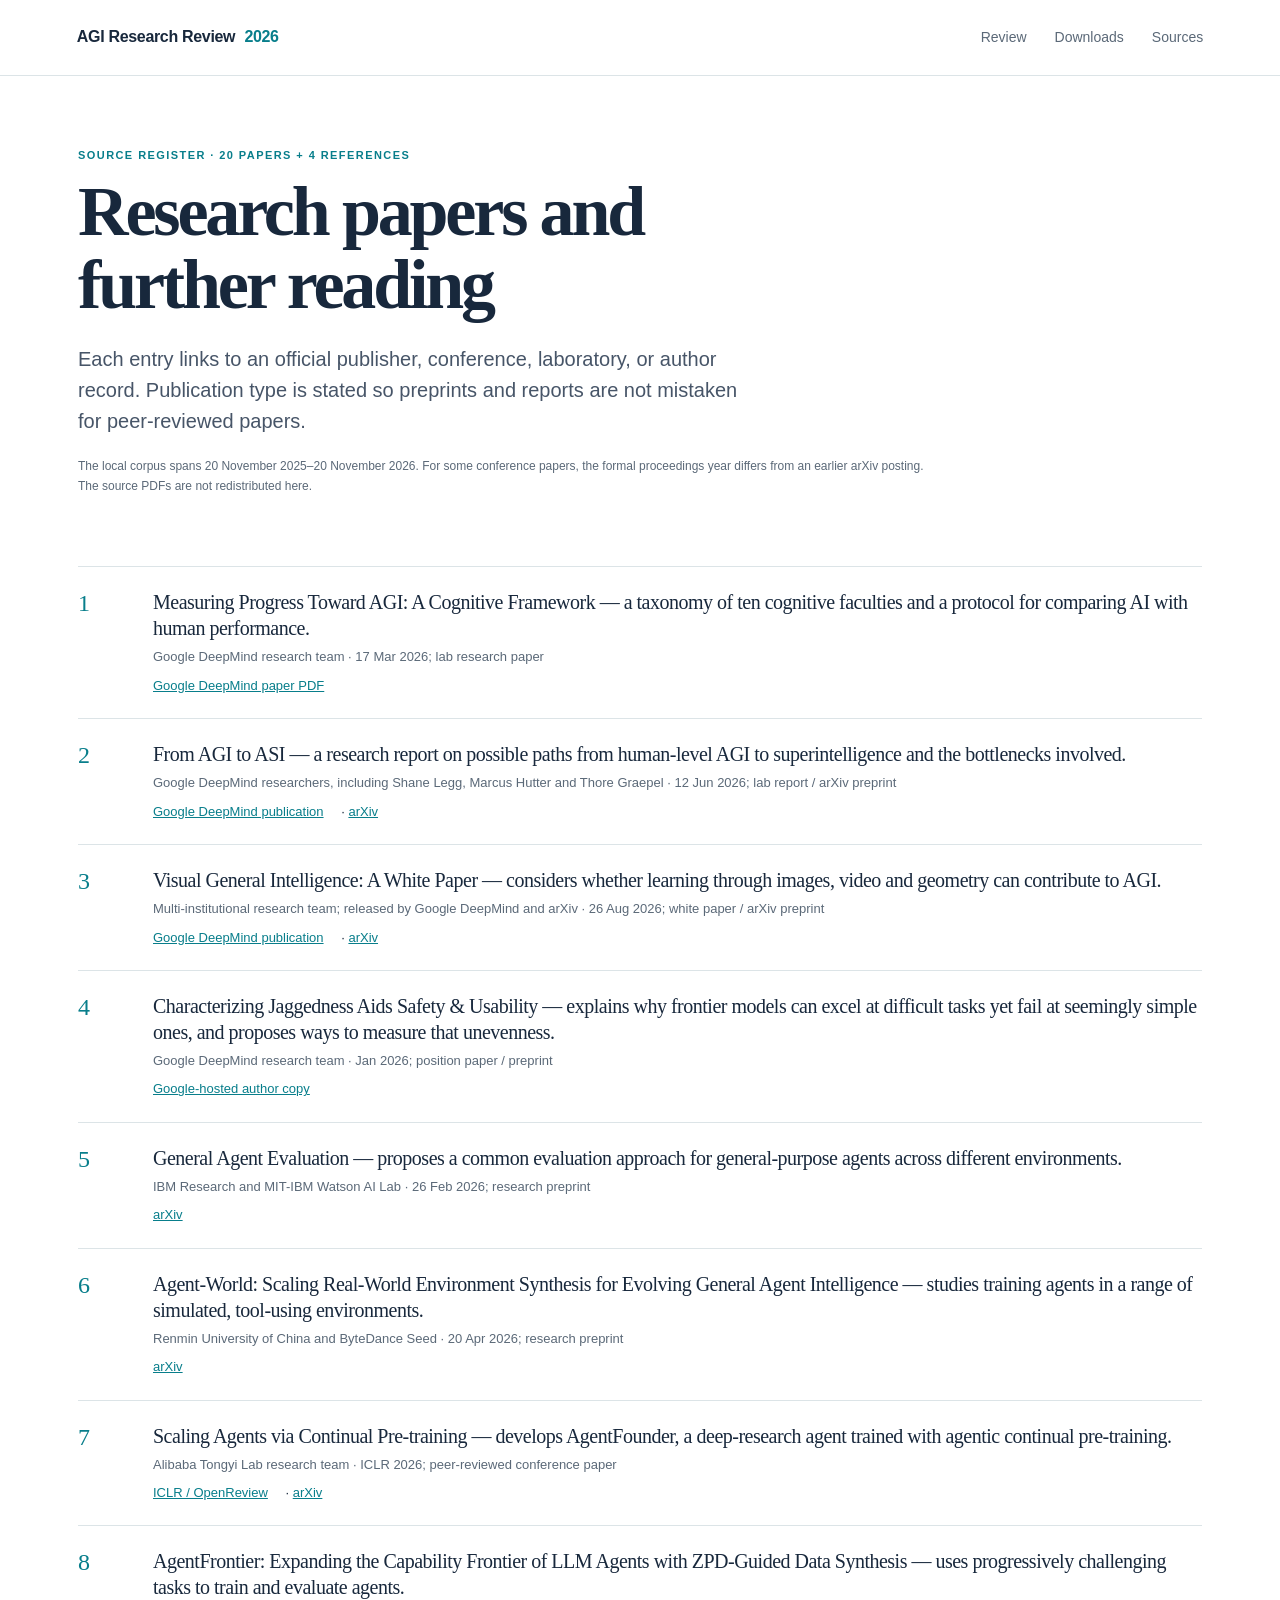
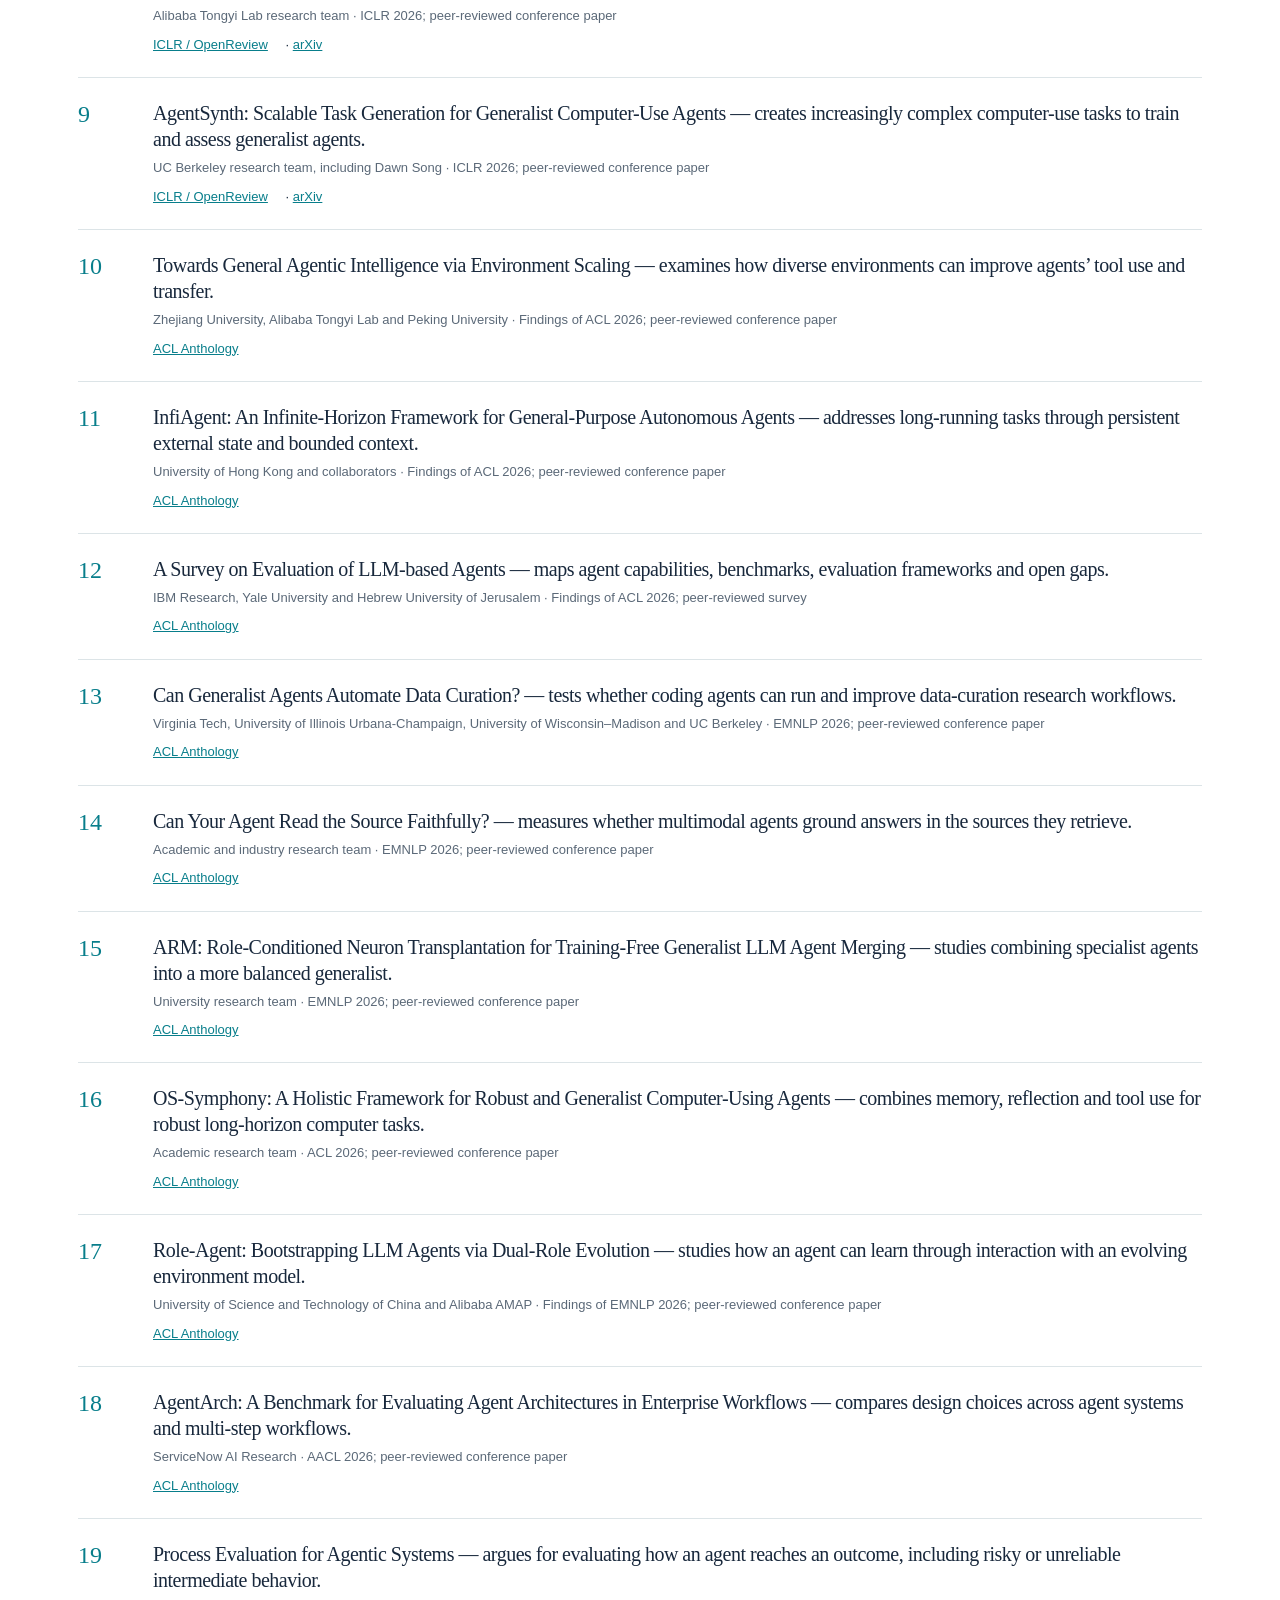
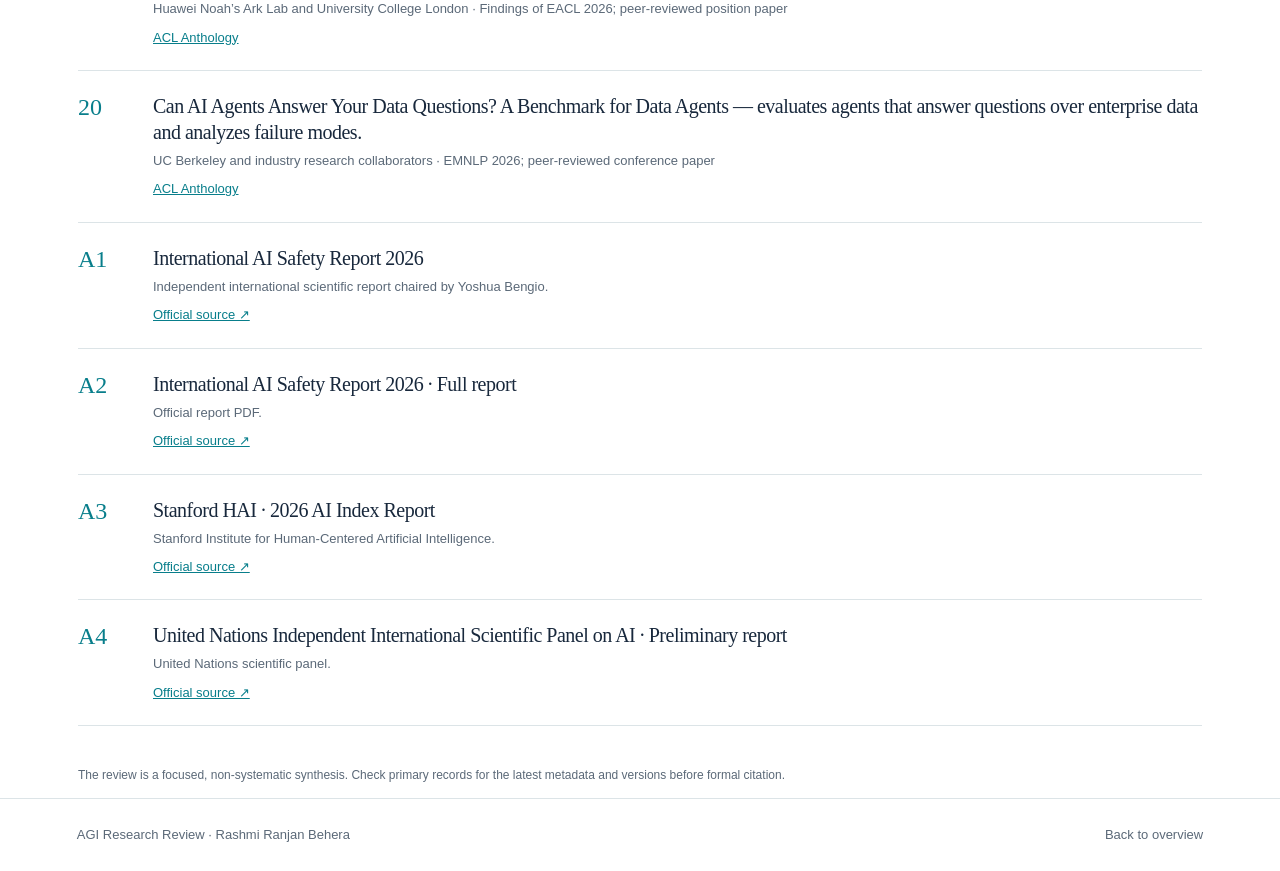
==== site/sources.html @ 5e551a68 "Publish AGI research review and source index" ====
<!doctype html><html lang="en"><head><meta charset="utf-8"><meta name="viewport" content="width=device-width,initial-scale=1"><title>Sources · AGI Research Review 2026</title><link rel="stylesheet" href="styles.css"></head><body><header class="topbar"><a class="brand" href="./">AGI Research Review <span>2026</span></a><nav><a href="index.html#review">Review</a><a href="index.html#downloads">Downloads</a><a href="sources.html">Sources</a></nav></header><main><section class="source-hero"><p class="eyebrow">Source register · 20 papers + 4 references</p><h1>Research papers and further reading</h1><p class="lead">Each entry links to an official publisher, conference, laboratory, or author record. Publication type is stated so preprints and reports are not mistaken for peer-reviewed papers.</p><p class="fineprint">The local corpus spans 20 November 2025–20 November 2026. For some conference papers, the formal proceedings year differs from an earlier arXiv posting. The source PDFs are not redistributed here.</p></section><section class="source-list"><article class="source"><span class="source-no">1</span><div><h2>Measuring Progress Toward AGI: A Cognitive Framework — a taxonomy of ten cognitive faculties and a protocol for comparing AI with human performance.</h2><p>Google DeepMind research team · 17 Mar 2026; lab research paper</p><div class="source-links"><a href="https://storage.googleapis.com/deepmind-media/DeepMind.com/Blog/measuring-progress-toward-agi/measuring-progress-toward-agi-a-cognitive-framework.pdf">Google DeepMind paper PDF</a></div></div></article><article class="source"><span class="source-no">2</span><div><h2>From AGI to ASI — a research report on possible paths from human-level AGI to superintelligence and the bottlenecks involved.</h2><p>Google DeepMind researchers, including Shane Legg, Marcus Hutter and Thore Graepel · 12 Jun 2026; lab report / arXiv preprint</p><div class="source-links"><a href="https://deepmind.google/research/publications/239142/">Google DeepMind publication</a> · <a href="https://arxiv.org/abs/2606.12683">arXiv</a></div></div></article><article class="source"><span class="source-no">3</span><div><h2>Visual General Intelligence: A White Paper — considers whether learning through images, video and geometry can contribute to AGI.</h2><p>Multi-institutional research team; released by Google DeepMind and arXiv · 26 Aug 2026; white paper / arXiv preprint</p><div class="source-links"><a href="https://deepmind.google/research/publications/270149/">Google DeepMind publication</a> · <a href="https://arxiv.org/abs/2608.25924">arXiv</a></div></div></article><article class="source"><span class="source-no">4</span><div><h2>Characterizing Jaggedness Aids Safety &amp; Usability — explains why frontier models can excel at difficult tasks yet fail at seemingly simple ones, and proposes ways to measure that unevenness.</h2><p>Google DeepMind research team · Jan 2026; position paper / preprint</p><div class="source-links"><a href="https://cs.stanford.edu/~merrie/papers/jaggedness_preprint.pdf">Google-hosted author copy</a></div></div></article><article class="source"><span class="source-no">5</span><div><h2>General Agent Evaluation — proposes a common evaluation approach for general-purpose agents across different environments.</h2><p>IBM Research and MIT-IBM Watson AI Lab · 26 Feb 2026; research preprint</p><div class="source-links"><a href="https://arxiv.org/abs/2602.22953">arXiv</a></div></div></article><article class="source"><span class="source-no">6</span><div><h2>Agent-World: Scaling Real-World Environment Synthesis for Evolving General Agent Intelligence — studies training agents in a range of simulated, tool-using environments.</h2><p>Renmin University of China and ByteDance Seed · 20 Apr 2026; research preprint</p><div class="source-links"><a href="https://arxiv.org/abs/2604.18292">arXiv</a></div></div></article><article class="source"><span class="source-no">7</span><div><h2>Scaling Agents via Continual Pre-training — develops AgentFounder, a deep-research agent trained with agentic continual pre-training.</h2><p>Alibaba Tongyi Lab research team · ICLR 2026; peer-reviewed conference paper</p><div class="source-links"><a href="https://openreview.net/forum?id=Dru5mm9anE">ICLR / OpenReview</a> · <a href="https://arxiv.org/abs/2509.13310">arXiv</a></div></div></article><article class="source"><span class="source-no">8</span><div><h2>AgentFrontier: Expanding the Capability Frontier of LLM Agents with ZPD-Guided Data Synthesis — uses progressively challenging tasks to train and evaluate agents.</h2><p>Alibaba Tongyi Lab research team · ICLR 2026; peer-reviewed conference paper</p><div class="source-links"><a href="https://openreview.net/pdf/466f94ec94f21750830c728c1ba0a1097a75a66d.pdf">ICLR / OpenReview</a> · <a href="https://arxiv.org/abs/2510.24695">arXiv</a></div></div></article><article class="source"><span class="source-no">9</span><div><h2>AgentSynth: Scalable Task Generation for Generalist Computer-Use Agents — creates increasingly complex computer-use tasks to train and assess generalist agents.</h2><p>UC Berkeley research team, including Dawn Song · ICLR 2026; peer-reviewed conference paper</p><div class="source-links"><a href="https://openreview.net/forum?id=CoBxmXThM6">ICLR / OpenReview</a> · <a href="https://arxiv.org/abs/2506.14205">arXiv</a></div></div></article><article class="source"><span class="source-no">10</span><div><h2>Towards General Agentic Intelligence via Environment Scaling — examines how diverse environments can improve agents’ tool use and transfer.</h2><p>Zhejiang University, Alibaba Tongyi Lab and Peking University · Findings of ACL 2026; peer-reviewed conference paper</p><div class="source-links"><a href="https://aclanthology.org/2026.findings-acl.872/">ACL Anthology</a></div></div></article><article class="source"><span class="source-no">11</span><div><h2>InfiAgent: An Infinite-Horizon Framework for General-Purpose Autonomous Agents — addresses long-running tasks through persistent external state and bounded context.</h2><p>University of Hong Kong and collaborators · Findings of ACL 2026; peer-reviewed conference paper</p><div class="source-links"><a href="https://aclanthology.org/2026.findings-acl.1787/">ACL Anthology</a></div></div></article><article class="source"><span class="source-no">12</span><div><h2>A Survey on Evaluation of LLM-based Agents — maps agent capabilities, benchmarks, evaluation frameworks and open gaps.</h2><p>IBM Research, Yale University and Hebrew University of Jerusalem · Findings of ACL 2026; peer-reviewed survey</p><div class="source-links"><a href="https://aclanthology.org/2026.findings-acl.1330/">ACL Anthology</a></div></div></article><article class="source"><span class="source-no">13</span><div><h2>Can Generalist Agents Automate Data Curation? — tests whether coding agents can run and improve data-curation research workflows.</h2><p>Virginia Tech, University of Illinois Urbana-Champaign, University of Wisconsin–Madison and UC Berkeley · EMNLP 2026; peer-reviewed conference paper</p><div class="source-links"><a href="https://aclanthology.org/2026.emnlp-main.815/">ACL Anthology</a></div></div></article><article class="source"><span class="source-no">14</span><div><h2>Can Your Agent Read the Source Faithfully? — measures whether multimodal agents ground answers in the sources they retrieve.</h2><p>Academic and industry research team · EMNLP 2026; peer-reviewed conference paper</p><div class="source-links"><a href="https://aclanthology.org/2026.emnlp-main.1855/">ACL Anthology</a></div></div></article><article class="source"><span class="source-no">15</span><div><h2>ARM: Role-Conditioned Neuron Transplantation for Training-Free Generalist LLM Agent Merging — studies combining specialist agents into a more balanced generalist.</h2><p>University research team · EMNLP 2026; peer-reviewed conference paper</p><div class="source-links"><a href="https://aclanthology.org/2026.emnlp-main.2115/">ACL Anthology</a></div></div></article><article class="source"><span class="source-no">16</span><div><h2>OS-Symphony: A Holistic Framework for Robust and Generalist Computer-Using Agents — combines memory, reflection and tool use for robust long-horizon computer tasks.</h2><p>Academic research team · ACL 2026; peer-reviewed conference paper</p><div class="source-links"><a href="https://aclanthology.org/2026.acl-long.1021/">ACL Anthology</a></div></div></article><article class="source"><span class="source-no">17</span><div><h2>Role-Agent: Bootstrapping LLM Agents via Dual-Role Evolution — studies how an agent can learn through interaction with an evolving environment model.</h2><p>University of Science and Technology of China and Alibaba AMAP · Findings of EMNLP 2026; peer-reviewed conference paper</p><div class="source-links"><a href="https://aclanthology.org/2026.findings-emnlp.208/">ACL Anthology</a></div></div></article><article class="source"><span class="source-no">18</span><div><h2>AgentArch: A Benchmark for Evaluating Agent Architectures in Enterprise Workflows — compares design choices across agent systems and multi-step workflows.</h2><p>ServiceNow AI Research · AACL 2026; peer-reviewed conference paper</p><div class="source-links"><a href="https://aclanthology.org/2026.aacl-long.44/">ACL Anthology</a></div></div></article><article class="source"><span class="source-no">19</span><div><h2>Process Evaluation for Agentic Systems — argues for evaluating how an agent reaches an outcome, including risky or unreliable intermediate behavior.</h2><p>Huawei Noah’s Ark Lab and University College London · Findings of EACL 2026; peer-reviewed position paper</p><div class="source-links"><a href="https://aclanthology.org/2026.findings-eacl.140/">ACL Anthology</a></div></div></article><article class="source"><span class="source-no">20</span><div><h2>Can AI Agents Answer Your Data Questions? A Benchmark for Data Agents — evaluates agents that answer questions over enterprise data and analyzes failure modes.</h2><p>UC Berkeley and industry research collaborators · EMNLP 2026; peer-reviewed conference paper</p><div class="source-links"><a href="https://aclanthology.org/2026.emnlp-main.1872/">ACL Anthology</a></div></div></article><article class="source"><span class="source-no">A1</span><div><h2>International AI Safety Report 2026</h2><p>Independent international scientific report chaired by Yoshua Bengio.</p><div class="source-links"><a href="https://internationalaisafetyreport.org/publication/international-ai-safety-report-2026">Official source ↗</a></div></div></article><article class="source"><span class="source-no">A2</span><div><h2>International AI Safety Report 2026 · Full report</h2><p>Official report PDF.</p><div class="source-links"><a href="https://internationalaisafetyreport.org/sites/default/files/2026-02/international-ai-safety-report-2026.pdf">Official source ↗</a></div></div></article><article class="source"><span class="source-no">A3</span><div><h2>Stanford HAI · 2026 AI Index Report</h2><p>Stanford Institute for Human-Centered Artificial Intelligence.</p><div class="source-links"><a href="https://hai.stanford.edu/ai-index/2026-ai-index-report">Official source ↗</a></div></div></article><article class="source"><span class="source-no">A4</span><div><h2>United Nations Independent International Scientific Panel on AI · Preliminary report</h2><p>United Nations scientific panel.</p><div class="source-links"><a href="https://www.un.org/independent-international-scientific-panel-ai/en/preliminary-report">Official source ↗</a></div></div></article></section><p class="fineprint">The review is a focused, non-systematic synthesis. Check primary records for the latest metadata and versions before formal citation.</p></main><footer><span>AGI Research Review · Rashmi Ranjan Behera</span><a href="./">Back to overview</a></footer></body></html>
---- site/styles.css ----
:root{--ink:#18283c;--muted:#5b6978;--teal:#087e8b;--line:#dce4e7;--paper:#f7f9fa}*{box-sizing:border-box}html{scroll-behavior:smooth}body{margin:0;background:#fff;color:var(--ink);font:16px/1.65 Inter,ui-sans-serif,-apple-system,BlinkMacSystemFont,"Segoe UI",sans-serif}a{color:inherit}.topbar{height:76px;padding:0 max(6vw,24px);display:flex;align-items:center;justify-content:space-between;border-bottom:1px solid var(--line)}.brand{text-decoration:none;font-weight:750;letter-spacing:-.02em}.brand span{color:var(--teal);margin-left:5px}nav{display:flex;gap:28px}nav a{text-decoration:none;color:var(--muted);font-size:14px}nav a:hover,.text-link:hover{color:var(--teal)}main{max-width:1180px;margin:0 auto;padding:0 28px}.hero{display:grid;grid-template-columns:minmax(0,1.55fr) minmax(250px,.7fr);gap:70px;padding:100px 0 90px;align-items:center}.eyebrow{text-transform:uppercase;letter-spacing:.13em;font-size:11px;font-weight:750;color:var(--teal);margin:0 0 12px}h1,h2,h3,p{margin-top:0}h1{font-family:Georgia,serif;font-size:clamp(42px,6vw,70px);line-height:1.04;letter-spacing:-.045em;max-width:760px;margin:0 0 22px}.lead{font-size:20px;line-height:1.55;color:#475568;max-width:680px}.byline{margin:28px 0;color:var(--muted)}.actions{display:flex;gap:12px;flex-wrap:wrap;margin-top:25px}.button{padding:12px 18px;text-decoration:none;border-radius:4px;font-weight:650;font-size:14px}.primary{background:var(--ink);color:#fff}.primary:hover{background:var(--teal)}.secondary{border:1px solid #bdcbd0;background:#fff}.secondary:hover{border-color:var(--teal);color:var(--teal)}.hero-facts{background:var(--paper);padding:30px;border-top:3px solid var(--teal)}.hero-facts div{display:flex;align-items:baseline;gap:12px;border-bottom:1px solid var(--line);padding:12px 0}.hero-facts strong{font:40px/1 Georgia,serif;color:var(--teal);min-width:70px}.hero-facts span{color:#475568}.hero-facts p{font-size:13px;color:var(--muted);margin:18px 0 0}.section{padding:72px 0;border-top:1px solid var(--line)}.section-heading{max-width:630px}h2{font:38px/1.15 Georgia,serif;letter-spacing:-.025em;margin-bottom:18px}.section-intro{max-width:840px;font-size:19px;color:#475568}.thesis-grid{display:grid;grid-template-columns:repeat(3,1fr);gap:34px;margin-top:42px}.thesis-grid article{border-top:2px solid var(--line);padding-top:15px}.number{font-size:12px;color:var(--teal);font-weight:700;letter-spacing:.1em}h3{font-size:19px;margin:10px 0}.thesis-grid p,.method p{color:#526071;max-width:670px}.split{display:grid;grid-template-columns:1fr 1fr;gap:60px;align-items:start}.contents{list-style:none;margin:0;padding:0;border-top:1px solid var(--line)}.contents li{padding:13px 0;border-bottom:1px solid var(--line);color:#39485a}.contents li span{font-size:12px;font-weight:700;color:var(--teal);margin-right:18px}.download-section{background:linear-gradient(#f7f9fa,#fff);padding-left:30px;padding-right:30px;margin-left:-30px;margin-right:-30px}.downloads{display:grid;grid-template-columns:repeat(3,1fr);gap:16px;margin:35px 0 20px}.download{min-height:220px;padding:22px;border:1px solid var(--line);background:#fff;text-decoration:none;display:flex;flex-direction:column;align-items:flex-start;transition:transform .15s,border-color .15s}.download:hover{transform:translateY(-3px);border-color:var(--teal)}.filetype{font-size:11px;letter-spacing:.12em;color:var(--teal);font-weight:800;margin-bottom:23px}.download strong{font-size:18px}.download small{font-size:13px;color:var(--muted);margin:5px 0 20px}.download-link{margin-top:auto;color:var(--teal);font-size:13px;font-weight:700}.fineprint{font-size:12px;color:var(--muted);max-width:850px}.method{max-width:920px}.text-link{display:inline-block;color:var(--teal);font-weight:700;text-decoration:none;margin-top:8px}footer{border-top:1px solid var(--line);padding:25px max(6vw,24px);display:flex;justify-content:space-between;color:var(--muted);font-size:13px}footer a{text-decoration:none}@media(max-width:760px){.topbar{height:auto;padding-top:18px;padding-bottom:18px;gap:18px;align-items:flex-start}nav{gap:12px;flex-wrap:wrap;justify-content:flex-end}.hero{grid-template-columns:1fr;padding:65px 0;gap:32px}.thesis-grid,.downloads{grid-template-columns:1fr}.split{grid-template-columns:1fr;gap:18px}.section{padding:52px 0}.download-section{padding-left:20px;padding-right:20px;margin-left:-20px;margin-right:-20px}footer{display:block}footer a{display:block;margin-top:8px}}
.source-hero{padding:70px 0 38px;max-width:850px}.source-list{border-top:1px solid var(--line);margin:20px 0 40px}.source{display:grid;grid-template-columns:55px 1fr;gap:20px;padding:22px 0;border-bottom:1px solid var(--line)}.source-no{font:24px/1.2 Georgia,serif;color:var(--teal)}.source h2{font:20px/1.3 Georgia,serif;margin:0 0 5px}.source p{font-size:13px;color:var(--muted);margin:0 0 7px}.source-links{font-size:13px}.source-links a{color:var(--teal);margin-right:14px}
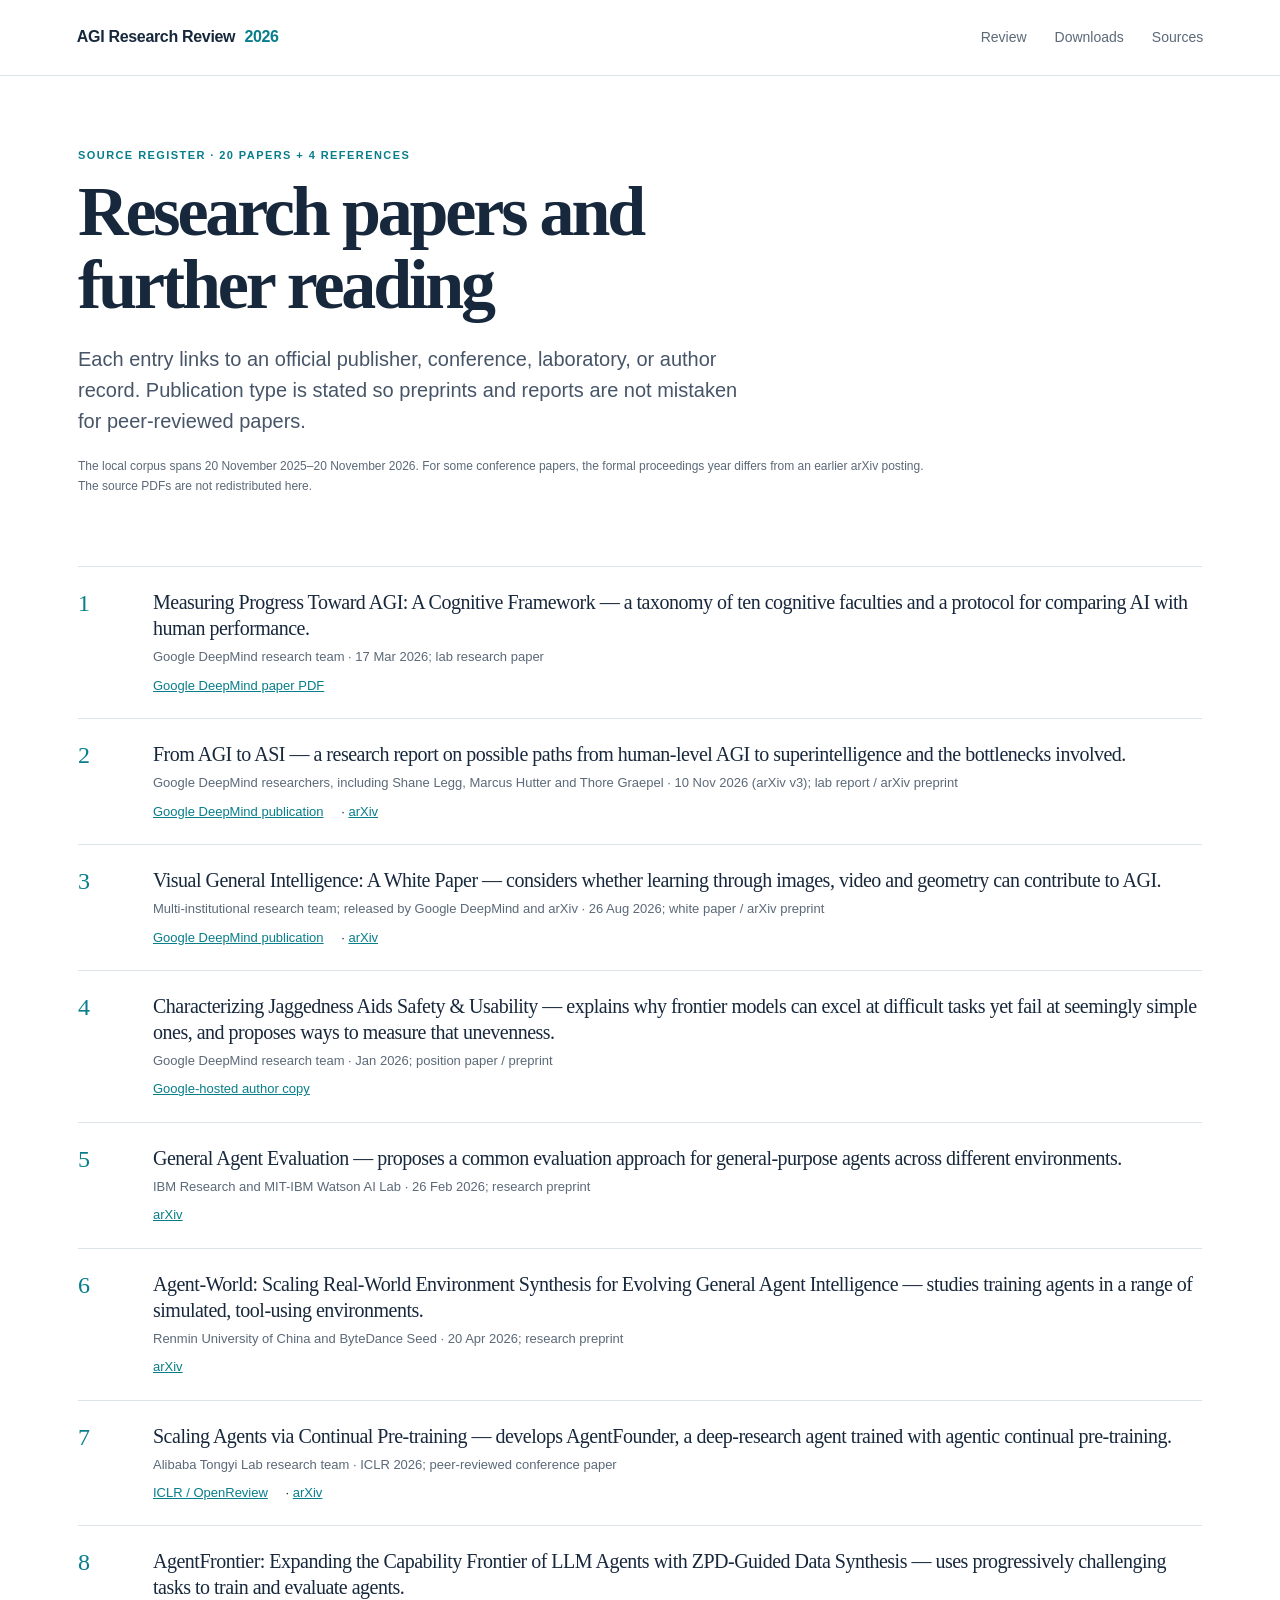
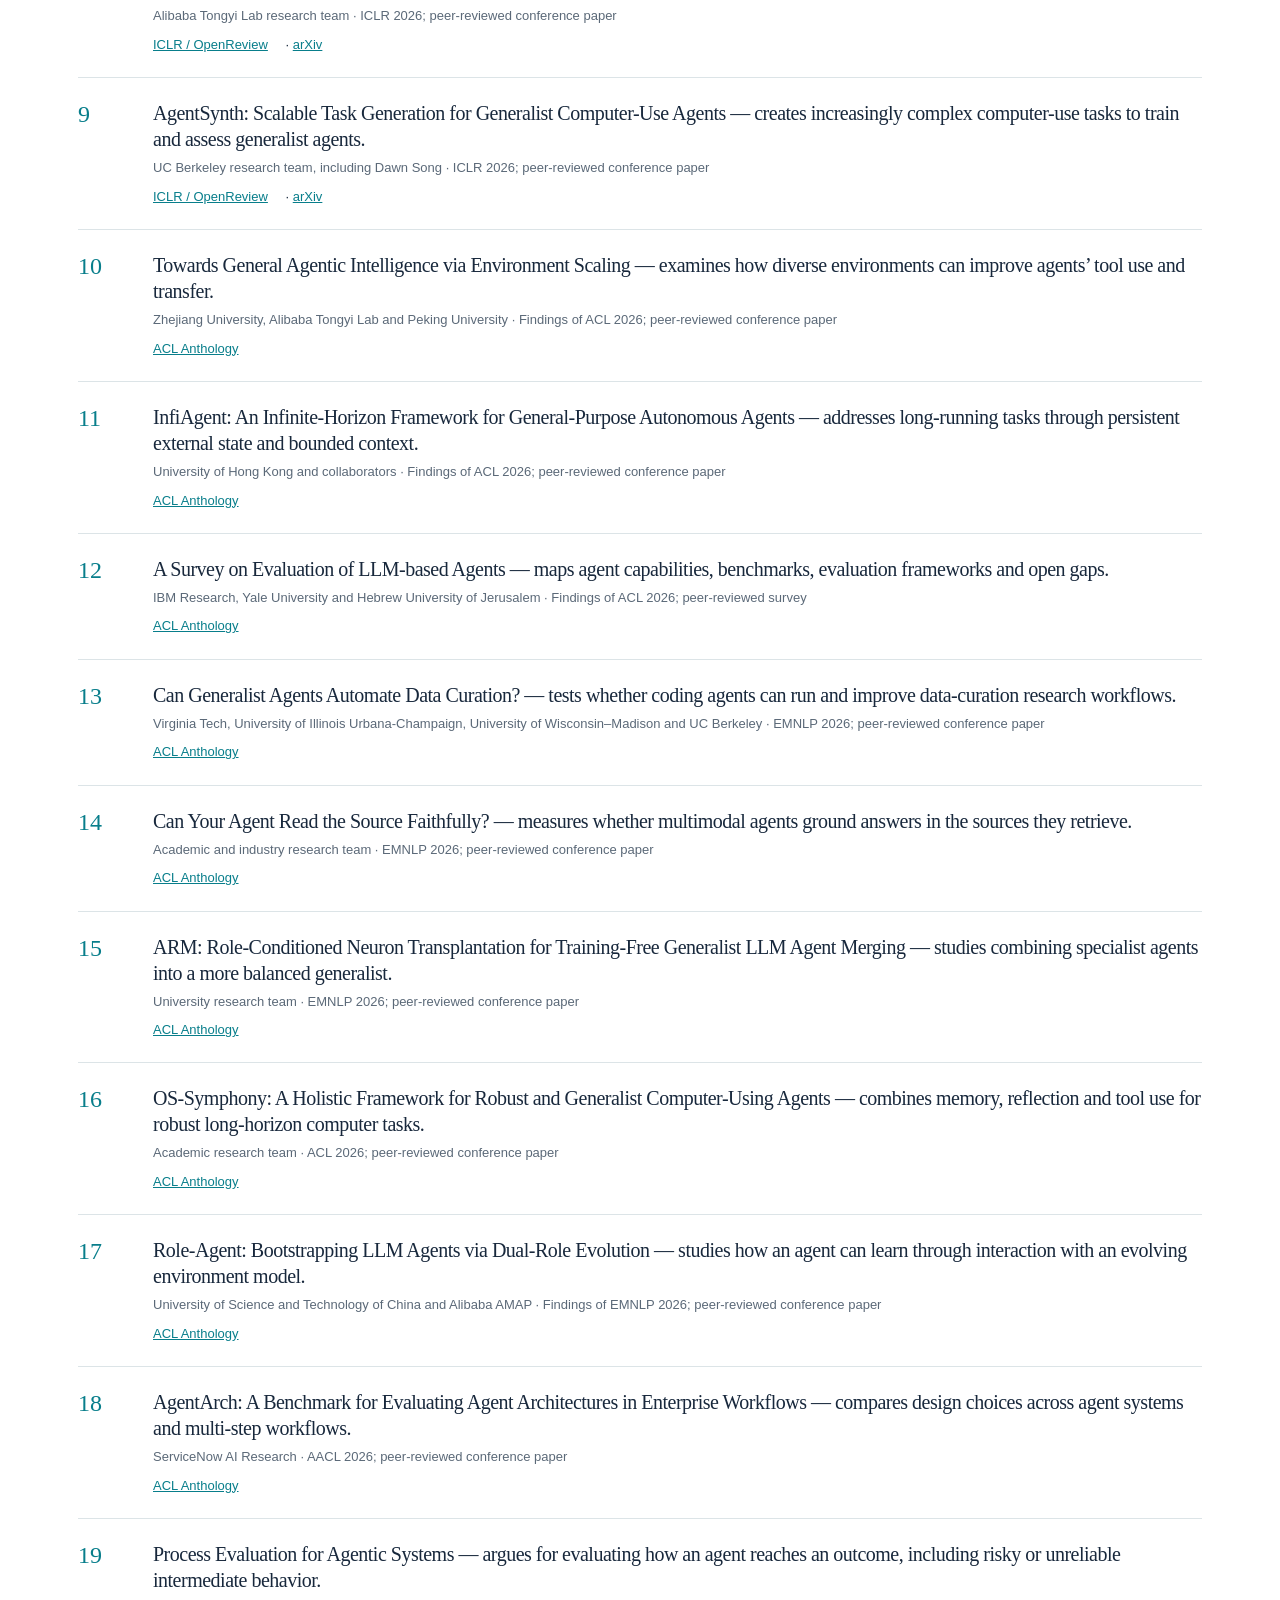
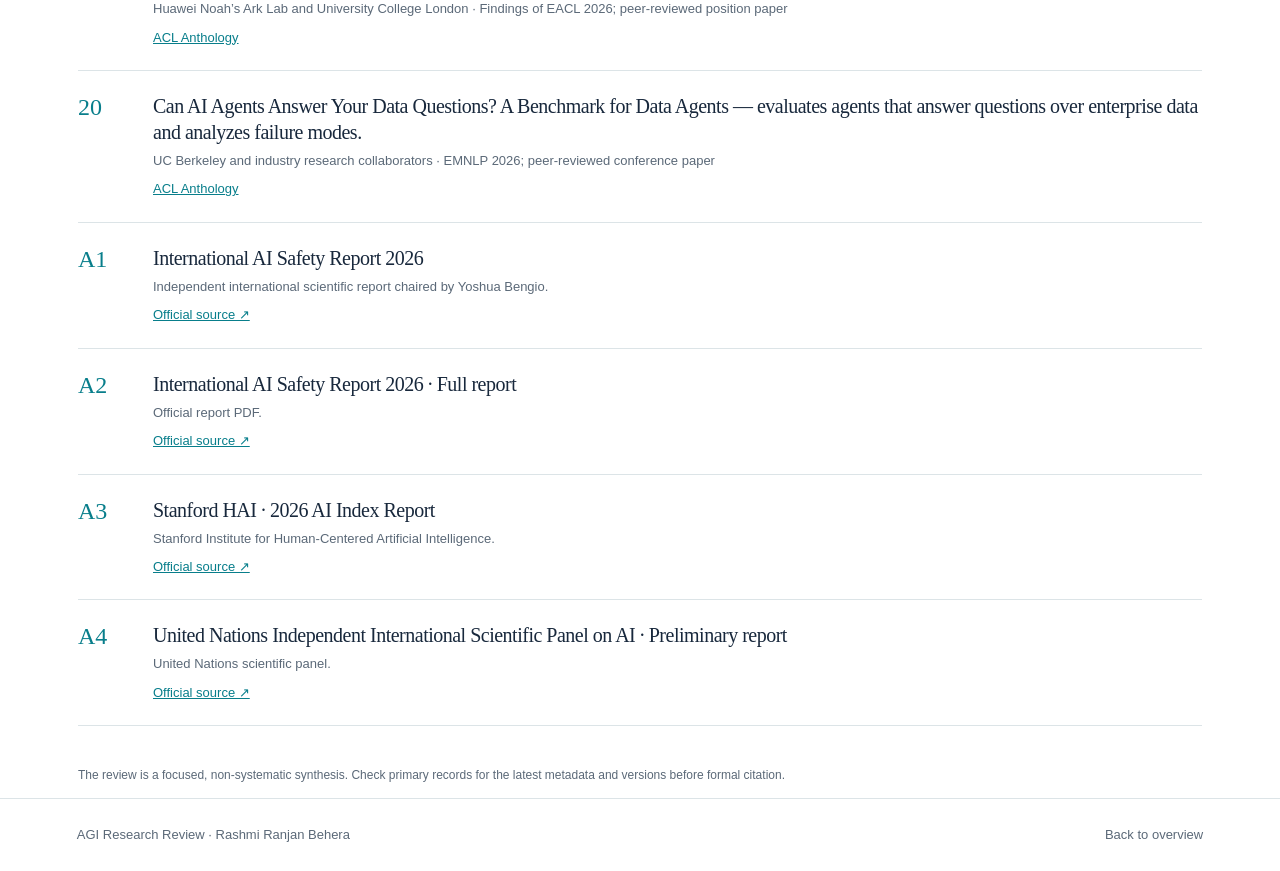
==== commit 78d3c90f: "Publish 50-page AGI research review" ====
--- a/site/sources.html
+++ b/site/sources.html
@@ -1 +1 @@
-<!doctype html><html lang="en"><head><meta charset="utf-8"><meta name="viewport" content="width=device-width,initial-scale=1"><title>Sources · AGI Research Review 2026</title><link rel="stylesheet" href="styles.css"></head><body><header class="topbar"><a class="brand" href="./">AGI Research Review <span>2026</span></a><nav><a href="index.html#review">Review</a><a href="index.html#downloads">Downloads</a><a href="sources.html">Sources</a></nav></header><main><section class="source-hero"><p class="eyebrow">Source register · 20 papers + 4 references</p><h1>Research papers and further reading</h1><p class="lead">Each entry links to an official publisher, conference, laboratory, or author record. Publication type is stated so preprints and reports are not mistaken for peer-reviewed papers.</p><p class="fineprint">The local corpus spans 20 November 2025–20 November 2026. For some conference papers, the formal proceedings year differs from an earlier arXiv posting. The source PDFs are not redistributed here.</p></section><section class="source-list"><article class="source"><span class="source-no">1</span><div><h2>Measuring Progress Toward AGI: A Cognitive Framework — a taxonomy of ten cognitive faculties and a protocol for comparing AI with human performance.</h2><p>Google DeepMind research team · 17 Mar 2026; lab research paper</p><div class="source-links"><a href="https://storage.googleapis.com/deepmind-media/DeepMind.com/Blog/measuring-progress-toward-agi/measuring-progress-toward-agi-a-cognitive-framework.pdf">Google DeepMind paper PDF</a></div></div></article><article class="source"><span class="source-no">2</span><div><h2>From AGI to ASI — a research report on possible paths from human-level AGI to superintelligence and the bottlenecks involved.</h2><p>Google DeepMind researchers, including Shane Legg, Marcus Hutter and Thore Graepel · 12 Jun 2026; lab report / arXiv preprint</p><div class="source-links"><a href="https://deepmind.google/research/publications/239142/">Google DeepMind publication</a> · <a href="https://arxiv.org/abs/2606.12683">arXiv</a></div></div></article><article class="source"><span class="source-no">3</span><div><h2>Visual General Intelligence: A White Paper — considers whether learning through images, video and geometry can contribute to AGI.</h2><p>Multi-institutional research team; released by Google DeepMind and arXiv · 26 Aug 2026; white paper / arXiv preprint</p><div class="source-links"><a href="https://deepmind.google/research/publications/270149/">Google DeepMind publication</a> · <a href="https://arxiv.org/abs/2608.25924">arXiv</a></div></div></article><article class="source"><span class="source-no">4</span><div><h2>Characterizing Jaggedness Aids Safety &amp; Usability — explains why frontier models can excel at difficult tasks yet fail at seemingly simple ones, and proposes ways to measure that unevenness.</h2><p>Google DeepMind research team · Jan 2026; position paper / preprint</p><div class="source-links"><a href="https://cs.stanford.edu/~merrie/papers/jaggedness_preprint.pdf">Google-hosted author copy</a></div></div></article><article class="source"><span class="source-no">5</span><div><h2>General Agent Evaluation — proposes a common evaluation approach for general-purpose agents across different environments.</h2><p>IBM Research and MIT-IBM Watson AI Lab · 26 Feb 2026; research preprint</p><div class="source-links"><a href="https://arxiv.org/abs/2602.22953">arXiv</a></div></div></article><article class="source"><span class="source-no">6</span><div><h2>Agent-World: Scaling Real-World Environment Synthesis for Evolving General Agent Intelligence — studies training agents in a range of simulated, tool-using environments.</h2><p>Renmin University of China and ByteDance Seed · 20 Apr 2026; research preprint</p><div class="source-links"><a href="https://arxiv.org/abs/2604.18292">arXiv</a></div></div></article><article class="source"><span class="source-no">7</span><div><h2>Scaling Agents via Continual Pre-training — develops AgentFounder, a deep-research agent trained with agentic continual pre-training.</h2><p>Alibaba Tongyi Lab research team · ICLR 2026; peer-reviewed conference paper</p><div class="source-links"><a href="https://openreview.net/forum?id=Dru5mm9anE">ICLR / OpenReview</a> · <a href="https://arxiv.org/abs/2509.13310">arXiv</a></div></div></article><article class="source"><span class="source-no">8</span><div><h2>AgentFrontier: Expanding the Capability Frontier of LLM Agents with ZPD-Guided Data Synthesis — uses progressively challenging tasks to train and evaluate agents.</h2><p>Alibaba Tongyi Lab research team · ICLR 2026; peer-reviewed conference paper</p><div class="source-links"><a href="https://openreview.net/pdf/466f94ec94f21750830c728c1ba0a1097a75a66d.pdf">ICLR / OpenReview</a> · <a href="https://arxiv.org/abs/2510.24695">arXiv</a></div></div></article><article class="source"><span class="source-no">9</span><div><h2>AgentSynth: Scalable Task Generation for Generalist Computer-Use Agents — creates increasingly complex computer-use tasks to train and assess generalist agents.</h2><p>UC Berkeley research team, including Dawn Song · ICLR 2026; peer-reviewed conference paper</p><div class="source-links"><a href="https://openreview.net/forum?id=CoBxmXThM6">ICLR / OpenReview</a> · <a href="https://arxiv.org/abs/2506.14205">arXiv</a></div></div></article><article class="source"><span class="source-no">10</span><div><h2>Towards General Agentic Intelligence via Environment Scaling — examines how diverse environments can improve agents’ tool use and transfer.</h2><p>Zhejiang University, Alibaba Tongyi Lab and Peking University · Findings of ACL 2026; peer-reviewed conference paper</p><div class="source-links"><a href="https://aclanthology.org/2026.findings-acl.872/">ACL Anthology</a></div></div></article><article class="source"><span class="source-no">11</span><div><h2>InfiAgent: An Infinite-Horizon Framework for General-Purpose Autonomous Agents — addresses long-running tasks through persistent external state and bounded context.</h2><p>University of Hong Kong and collaborators · Findings of ACL 2026; peer-reviewed conference paper</p><div class="source-links"><a href="https://aclanthology.org/2026.findings-acl.1787/">ACL Anthology</a></div></div></article><article class="source"><span class="source-no">12</span><div><h2>A Survey on Evaluation of LLM-based Agents — maps agent capabilities, benchmarks, evaluation frameworks and open gaps.</h2><p>IBM Research, Yale University and Hebrew University of Jerusalem · Findings of ACL 2026; peer-reviewed survey</p><div class="source-links"><a href="https://aclanthology.org/2026.findings-acl.1330/">ACL Anthology</a></div></div></article><article class="source"><span class="source-no">13</span><div><h2>Can Generalist Agents Automate Data Curation? — tests whether coding agents can run and improve data-curation research workflows.</h2><p>Virginia Tech, University of Illinois Urbana-Champaign, University of Wisconsin–Madison and UC Berkeley · EMNLP 2026; peer-reviewed conference paper</p><div class="source-links"><a href="https://aclanthology.org/2026.emnlp-main.815/">ACL Anthology</a></div></div></article><article class="source"><span class="source-no">14</span><div><h2>Can Your Agent Read the Source Faithfully? — measures whether multimodal agents ground answers in the sources they retrieve.</h2><p>Academic and industry research team · EMNLP 2026; peer-reviewed conference paper</p><div class="source-links"><a href="https://aclanthology.org/2026.emnlp-main.1855/">ACL Anthology</a></div></div></article><article class="source"><span class="source-no">15</span><div><h2>ARM: Role-Conditioned Neuron Transplantation for Training-Free Generalist LLM Agent Merging — studies combining specialist agents into a more balanced generalist.</h2><p>University research team · EMNLP 2026; peer-reviewed conference paper</p><div class="source-links"><a href="https://aclanthology.org/2026.emnlp-main.2115/">ACL Anthology</a></div></div></article><article class="source"><span class="source-no">16</span><div><h2>OS-Symphony: A Holistic Framework for Robust and Generalist Computer-Using Agents — combines memory, reflection and tool use for robust long-horizon computer tasks.</h2><p>Academic research team · ACL 2026; peer-reviewed conference paper</p><div class="source-links"><a href="https://aclanthology.org/2026.acl-long.1021/">ACL Anthology</a></div></div></article><article class="source"><span class="source-no">17</span><div><h2>Role-Agent: Bootstrapping LLM Agents via Dual-Role Evolution — studies how an agent can learn through interaction with an evolving environment model.</h2><p>University of Science and Technology of China and Alibaba AMAP · Findings of EMNLP 2026; peer-reviewed conference paper</p><div class="source-links"><a href="https://aclanthology.org/2026.findings-emnlp.208/">ACL Anthology</a></div></div></article><article class="source"><span class="source-no">18</span><div><h2>AgentArch: A Benchmark for Evaluating Agent Architectures in Enterprise Workflows — compares design choices across agent systems and multi-step workflows.</h2><p>ServiceNow AI Research · AACL 2026; peer-reviewed conference paper</p><div class="source-links"><a href="https://aclanthology.org/2026.aacl-long.44/">ACL Anthology</a></div></div></article><article class="source"><span class="source-no">19</span><div><h2>Process Evaluation for Agentic Systems — argues for evaluating how an agent reaches an outcome, including risky or unreliable intermediate behavior.</h2><p>Huawei Noah’s Ark Lab and University College London · Findings of EACL 2026; peer-reviewed position paper</p><div class="source-links"><a href="https://aclanthology.org/2026.findings-eacl.140/">ACL Anthology</a></div></div></article><article class="source"><span class="source-no">20</span><div><h2>Can AI Agents Answer Your Data Questions? A Benchmark for Data Agents — evaluates agents that answer questions over enterprise data and analyzes failure modes.</h2><p>UC Berkeley and industry research collaborators · EMNLP 2026; peer-reviewed conference paper</p><div class="source-links"><a href="https://aclanthology.org/2026.emnlp-main.1872/">ACL Anthology</a></div></div></article><article class="source"><span class="source-no">A1</span><div><h2>International AI Safety Report 2026</h2><p>Independent international scientific report chaired by Yoshua Bengio.</p><div class="source-links"><a href="https://internationalaisafetyreport.org/publication/international-ai-safety-report-2026">Official source ↗</a></div></div></article><article class="source"><span class="source-no">A2</span><div><h2>International AI Safety Report 2026 · Full report</h2><p>Official report PDF.</p><div class="source-links"><a href="https://internationalaisafetyreport.org/sites/default/files/2026-02/international-ai-safety-report-2026.pdf">Official source ↗</a></div></div></article><article class="source"><span class="source-no">A3</span><div><h2>Stanford HAI · 2026 AI Index Report</h2><p>Stanford Institute for Human-Centered Artificial Intelligence.</p><div class="source-links"><a href="https://hai.stanford.edu/ai-index/2026-ai-index-report">Official source ↗</a></div></div></article><article class="source"><span class="source-no">A4</span><div><h2>United Nations Independent International Scientific Panel on AI · Preliminary report</h2><p>United Nations scientific panel.</p><div class="source-links"><a href="https://www.un.org/independent-international-scientific-panel-ai/en/preliminary-report">Official source ↗</a></div></div></article></section><p class="fineprint">The review is a focused, non-systematic synthesis. Check primary records for the latest metadata and versions before formal citation.</p></main><footer><span>AGI Research Review · Rashmi Ranjan Behera</span><a href="./">Back to overview</a></footer></body></html>+<!doctype html><html lang="en"><head><meta charset="utf-8"><meta name="viewport" content="width=device-width,initial-scale=1"><title>Sources · AGI Research Review 2026</title><link rel="stylesheet" href="styles.css"></head><body><header class="topbar"><a class="brand" href="./">AGI Research Review <span>2026</span></a><nav><a href="index.html#review">Review</a><a href="index.html#downloads">Downloads</a><a href="sources.html">Sources</a></nav></header><main><section class="source-hero"><p class="eyebrow">Source register · 20 papers + 4 references</p><h1>Research papers and further reading</h1><p class="lead">Each entry links to an official publisher, conference, laboratory, or author record. Publication type is stated so preprints and reports are not mistaken for peer-reviewed papers.</p><p class="fineprint">The local corpus spans 20 November 2025–20 November 2026. For some conference papers, the formal proceedings year differs from an earlier arXiv posting. The source PDFs are not redistributed here.</p></section><section class="source-list"><article class="source"><span class="source-no">1</span><div><h2>Measuring Progress Toward AGI: A Cognitive Framework — a taxonomy of ten cognitive faculties and a protocol for comparing AI with human performance.</h2><p>Google DeepMind research team · 17 Mar 2026; lab research paper</p><div class="source-links"><a href="https://storage.googleapis.com/deepmind-media/DeepMind.com/Blog/measuring-progress-toward-agi/measuring-progress-toward-agi-a-cognitive-framework.pdf">Google DeepMind paper PDF</a></div></div></article><article class="source"><span class="source-no">2</span><div><h2>From AGI to ASI — a research report on possible paths from human-level AGI to superintelligence and the bottlenecks involved.</h2><p>Google DeepMind researchers, including Shane Legg, Marcus Hutter and Thore Graepel · 10 Nov 2026 (arXiv v3); lab report / arXiv preprint</p><div class="source-links"><a href="https://deepmind.google/research/publications/239142/">Google DeepMind publication</a> · <a href="https://arxiv.org/abs/2606.12683">arXiv</a></div></div></article><article class="source"><span class="source-no">3</span><div><h2>Visual General Intelligence: A White Paper — considers whether learning through images, video and geometry can contribute to AGI.</h2><p>Multi-institutional research team; released by Google DeepMind and arXiv · 26 Aug 2026; white paper / arXiv preprint</p><div class="source-links"><a href="https://deepmind.google/research/publications/270149/">Google DeepMind publication</a> · <a href="https://arxiv.org/abs/2608.25924">arXiv</a></div></div></article><article class="source"><span class="source-no">4</span><div><h2>Characterizing Jaggedness Aids Safety &amp; Usability — explains why frontier models can excel at difficult tasks yet fail at seemingly simple ones, and proposes ways to measure that unevenness.</h2><p>Google DeepMind research team · Jan 2026; position paper / preprint</p><div class="source-links"><a href="https://cs.stanford.edu/~merrie/papers/jaggedness_preprint.pdf">Google-hosted author copy</a></div></div></article><article class="source"><span class="source-no">5</span><div><h2>General Agent Evaluation — proposes a common evaluation approach for general-purpose agents across different environments.</h2><p>IBM Research and MIT-IBM Watson AI Lab · 26 Feb 2026; research preprint</p><div class="source-links"><a href="https://arxiv.org/abs/2602.22953">arXiv</a></div></div></article><article class="source"><span class="source-no">6</span><div><h2>Agent-World: Scaling Real-World Environment Synthesis for Evolving General Agent Intelligence — studies training agents in a range of simulated, tool-using environments.</h2><p>Renmin University of China and ByteDance Seed · 20 Apr 2026; research preprint</p><div class="source-links"><a href="https://arxiv.org/abs/2604.18292">arXiv</a></div></div></article><article class="source"><span class="source-no">7</span><div><h2>Scaling Agents via Continual Pre-training — develops AgentFounder, a deep-research agent trained with agentic continual pre-training.</h2><p>Alibaba Tongyi Lab research team · ICLR 2026; peer-reviewed conference paper</p><div class="source-links"><a href="https://openreview.net/forum?id=Dru5mm9anE">ICLR / OpenReview</a> · <a href="https://arxiv.org/abs/2509.13310">arXiv</a></div></div></article><article class="source"><span class="source-no">8</span><div><h2>AgentFrontier: Expanding the Capability Frontier of LLM Agents with ZPD-Guided Data Synthesis — uses progressively challenging tasks to train and evaluate agents.</h2><p>Alibaba Tongyi Lab research team · ICLR 2026; peer-reviewed conference paper</p><div class="source-links"><a href="https://openreview.net/pdf/466f94ec94f21750830c728c1ba0a1097a75a66d.pdf">ICLR / OpenReview</a> · <a href="https://arxiv.org/abs/2510.24695">arXiv</a></div></div></article><article class="source"><span class="source-no">9</span><div><h2>AgentSynth: Scalable Task Generation for Generalist Computer-Use Agents — creates increasingly complex computer-use tasks to train and assess generalist agents.</h2><p>UC Berkeley research team, including Dawn Song · ICLR 2026; peer-reviewed conference paper</p><div class="source-links"><a href="https://openreview.net/forum?id=CoBxmXThM6">ICLR / OpenReview</a> · <a href="https://arxiv.org/abs/2506.14205">arXiv</a></div></div></article><article class="source"><span class="source-no">10</span><div><h2>Towards General Agentic Intelligence via Environment Scaling — examines how diverse environments can improve agents’ tool use and transfer.</h2><p>Zhejiang University, Alibaba Tongyi Lab and Peking University · Findings of ACL 2026; peer-reviewed conference paper</p><div class="source-links"><a href="https://aclanthology.org/2026.findings-acl.872/">ACL Anthology</a></div></div></article><article class="source"><span class="source-no">11</span><div><h2>InfiAgent: An Infinite-Horizon Framework for General-Purpose Autonomous Agents — addresses long-running tasks through persistent external state and bounded context.</h2><p>University of Hong Kong and collaborators · Findings of ACL 2026; peer-reviewed conference paper</p><div class="source-links"><a href="https://aclanthology.org/2026.findings-acl.1787/">ACL Anthology</a></div></div></article><article class="source"><span class="source-no">12</span><div><h2>A Survey on Evaluation of LLM-based Agents — maps agent capabilities, benchmarks, evaluation frameworks and open gaps.</h2><p>IBM Research, Yale University and Hebrew University of Jerusalem · Findings of ACL 2026; peer-reviewed survey</p><div class="source-links"><a href="https://aclanthology.org/2026.findings-acl.1330/">ACL Anthology</a></div></div></article><article class="source"><span class="source-no">13</span><div><h2>Can Generalist Agents Automate Data Curation? — tests whether coding agents can run and improve data-curation research workflows.</h2><p>Virginia Tech, University of Illinois Urbana-Champaign, University of Wisconsin–Madison and UC Berkeley · EMNLP 2026; peer-reviewed conference paper</p><div class="source-links"><a href="https://aclanthology.org/2026.emnlp-main.815/">ACL Anthology</a></div></div></article><article class="source"><span class="source-no">14</span><div><h2>Can Your Agent Read the Source Faithfully? — measures whether multimodal agents ground answers in the sources they retrieve.</h2><p>Academic and industry research team · EMNLP 2026; peer-reviewed conference paper</p><div class="source-links"><a href="https://aclanthology.org/2026.emnlp-main.1855/">ACL Anthology</a></div></div></article><article class="source"><span class="source-no">15</span><div><h2>ARM: Role-Conditioned Neuron Transplantation for Training-Free Generalist LLM Agent Merging — studies combining specialist agents into a more balanced generalist.</h2><p>University research team · EMNLP 2026; peer-reviewed conference paper</p><div class="source-links"><a href="https://aclanthology.org/2026.emnlp-main.2115/">ACL Anthology</a></div></div></article><article class="source"><span class="source-no">16</span><div><h2>OS-Symphony: A Holistic Framework for Robust and Generalist Computer-Using Agents — combines memory, reflection and tool use for robust long-horizon computer tasks.</h2><p>Academic research team · ACL 2026; peer-reviewed conference paper</p><div class="source-links"><a href="https://aclanthology.org/2026.acl-long.1021/">ACL Anthology</a></div></div></article><article class="source"><span class="source-no">17</span><div><h2>Role-Agent: Bootstrapping LLM Agents via Dual-Role Evolution — studies how an agent can learn through interaction with an evolving environment model.</h2><p>University of Science and Technology of China and Alibaba AMAP · Findings of EMNLP 2026; peer-reviewed conference paper</p><div class="source-links"><a href="https://aclanthology.org/2026.findings-emnlp.208/">ACL Anthology</a></div></div></article><article class="source"><span class="source-no">18</span><div><h2>AgentArch: A Benchmark for Evaluating Agent Architectures in Enterprise Workflows — compares design choices across agent systems and multi-step workflows.</h2><p>ServiceNow AI Research · AACL 2026; peer-reviewed conference paper</p><div class="source-links"><a href="https://aclanthology.org/2026.aacl-long.44/">ACL Anthology</a></div></div></article><article class="source"><span class="source-no">19</span><div><h2>Process Evaluation for Agentic Systems — argues for evaluating how an agent reaches an outcome, including risky or unreliable intermediate behavior.</h2><p>Huawei Noah’s Ark Lab and University College London · Findings of EACL 2026; peer-reviewed position paper</p><div class="source-links"><a href="https://aclanthology.org/2026.findings-eacl.140/">ACL Anthology</a></div></div></article><article class="source"><span class="source-no">20</span><div><h2>Can AI Agents Answer Your Data Questions? A Benchmark for Data Agents — evaluates agents that answer questions over enterprise data and analyzes failure modes.</h2><p>UC Berkeley and industry research collaborators · EMNLP 2026; peer-reviewed conference paper</p><div class="source-links"><a href="https://aclanthology.org/2026.emnlp-main.1872/">ACL Anthology</a></div></div></article><article class="source"><span class="source-no">A1</span><div><h2>International AI Safety Report 2026</h2><p>Independent international scientific report chaired by Yoshua Bengio.</p><div class="source-links"><a href="https://internationalaisafetyreport.org/publication/international-ai-safety-report-2026">Official source ↗</a></div></div></article><article class="source"><span class="source-no">A2</span><div><h2>International AI Safety Report 2026 · Full report</h2><p>Official report PDF.</p><div class="source-links"><a href="https://internationalaisafetyreport.org/sites/default/files/2026-02/international-ai-safety-report-2026.pdf">Official source ↗</a></div></div></article><article class="source"><span class="source-no">A3</span><div><h2>Stanford HAI · 2026 AI Index Report</h2><p>Stanford Institute for Human-Centered Artificial Intelligence.</p><div class="source-links"><a href="https://hai.stanford.edu/ai-index/2026-ai-index-report">Official source ↗</a></div></div></article><article class="source"><span class="source-no">A4</span><div><h2>United Nations Independent International Scientific Panel on AI · Preliminary report</h2><p>United Nations scientific panel.</p><div class="source-links"><a href="https://www.un.org/independent-international-scientific-panel-ai/en/preliminary-report">Official source ↗</a></div></div></article></section><p class="fineprint">The review is a focused, non-systematic synthesis. Check primary records for the latest metadata and versions before formal citation.</p></main><footer><span>AGI Research Review · Rashmi Ranjan Behera</span><a href="./">Back to overview</a></footer></body></html>
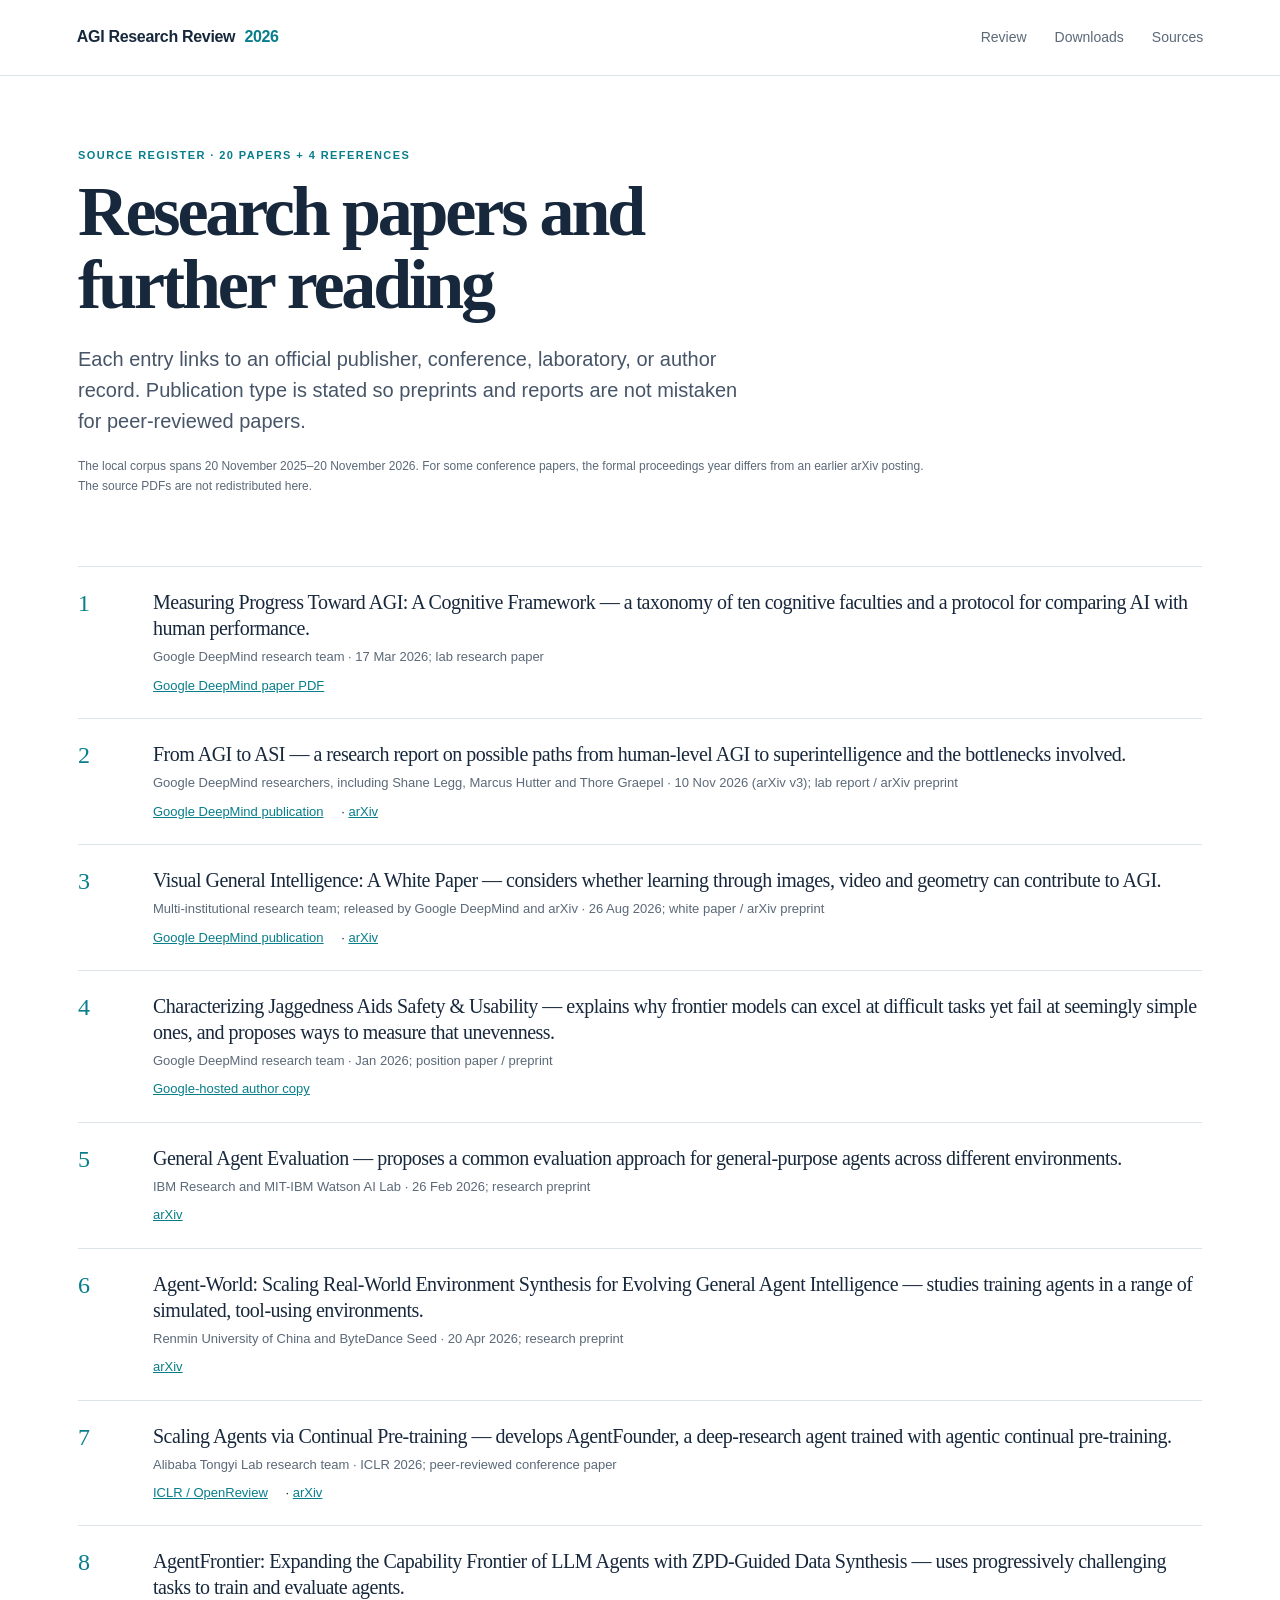
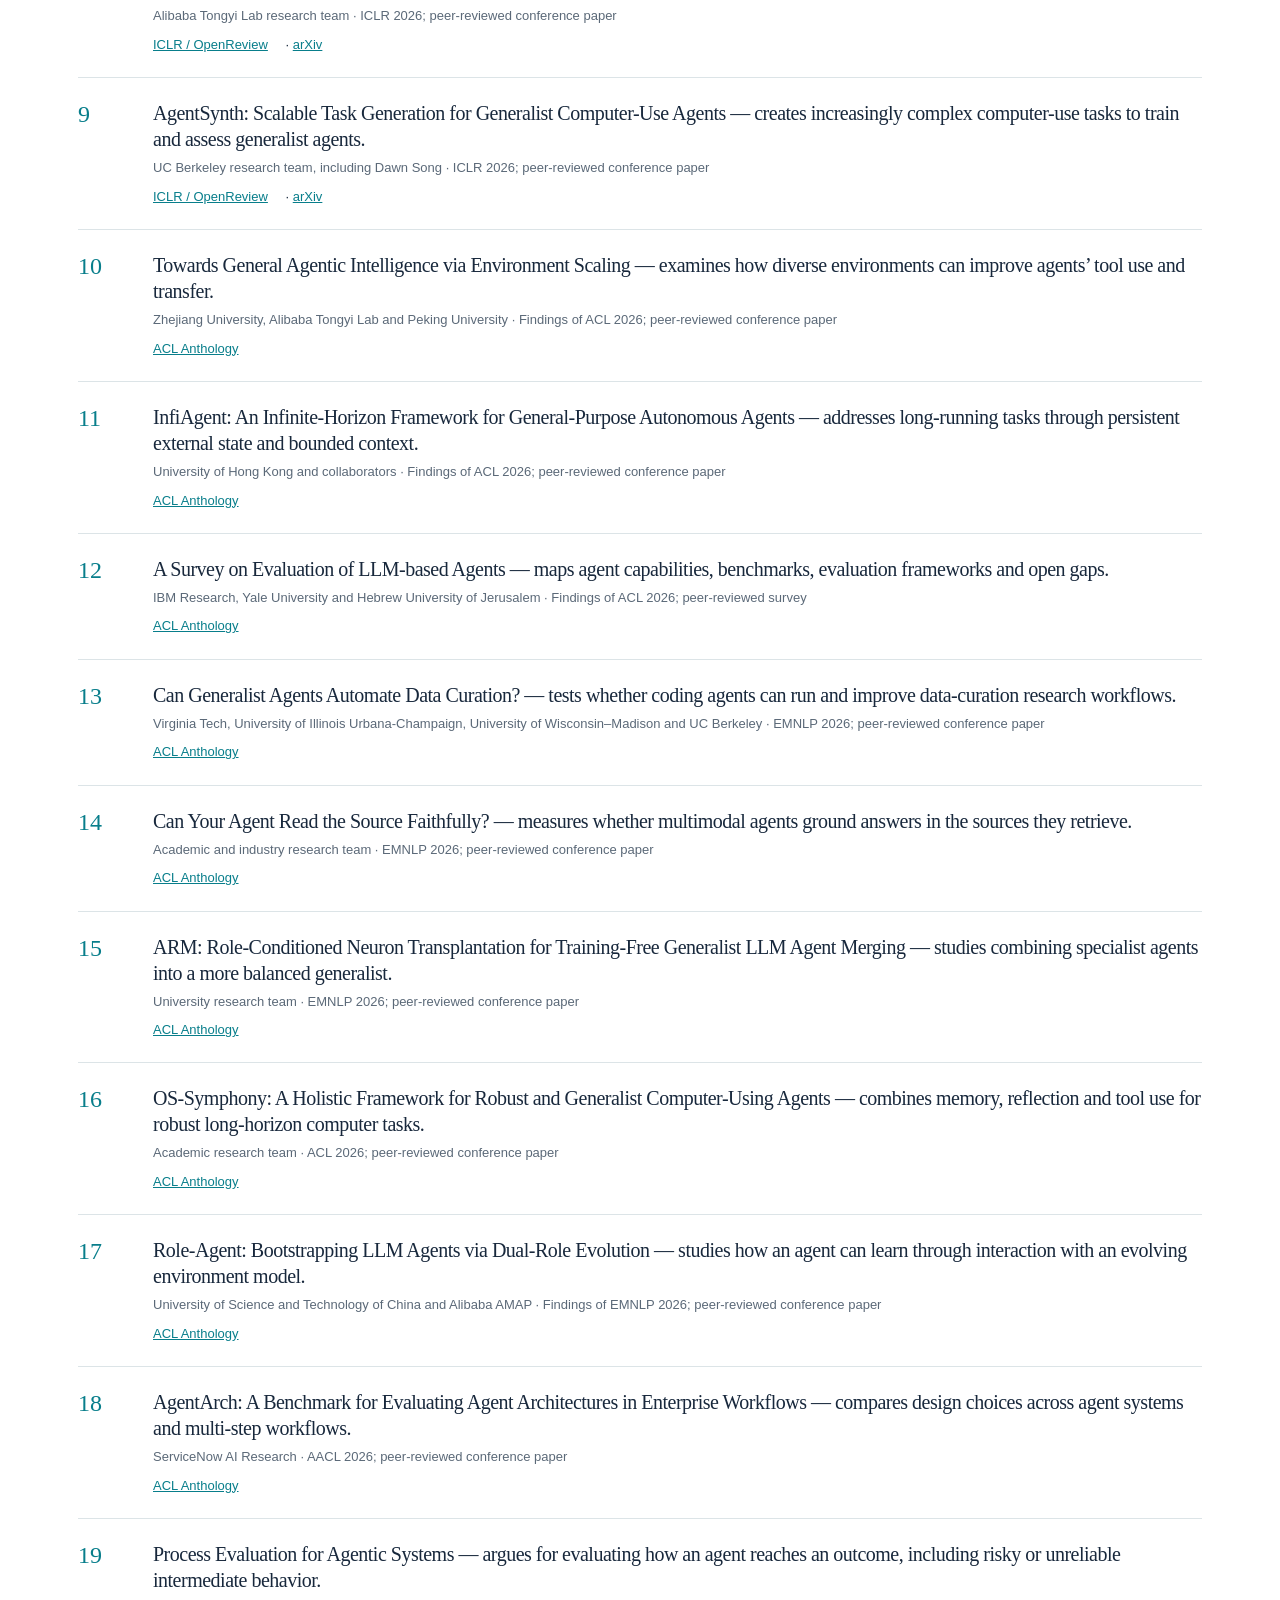
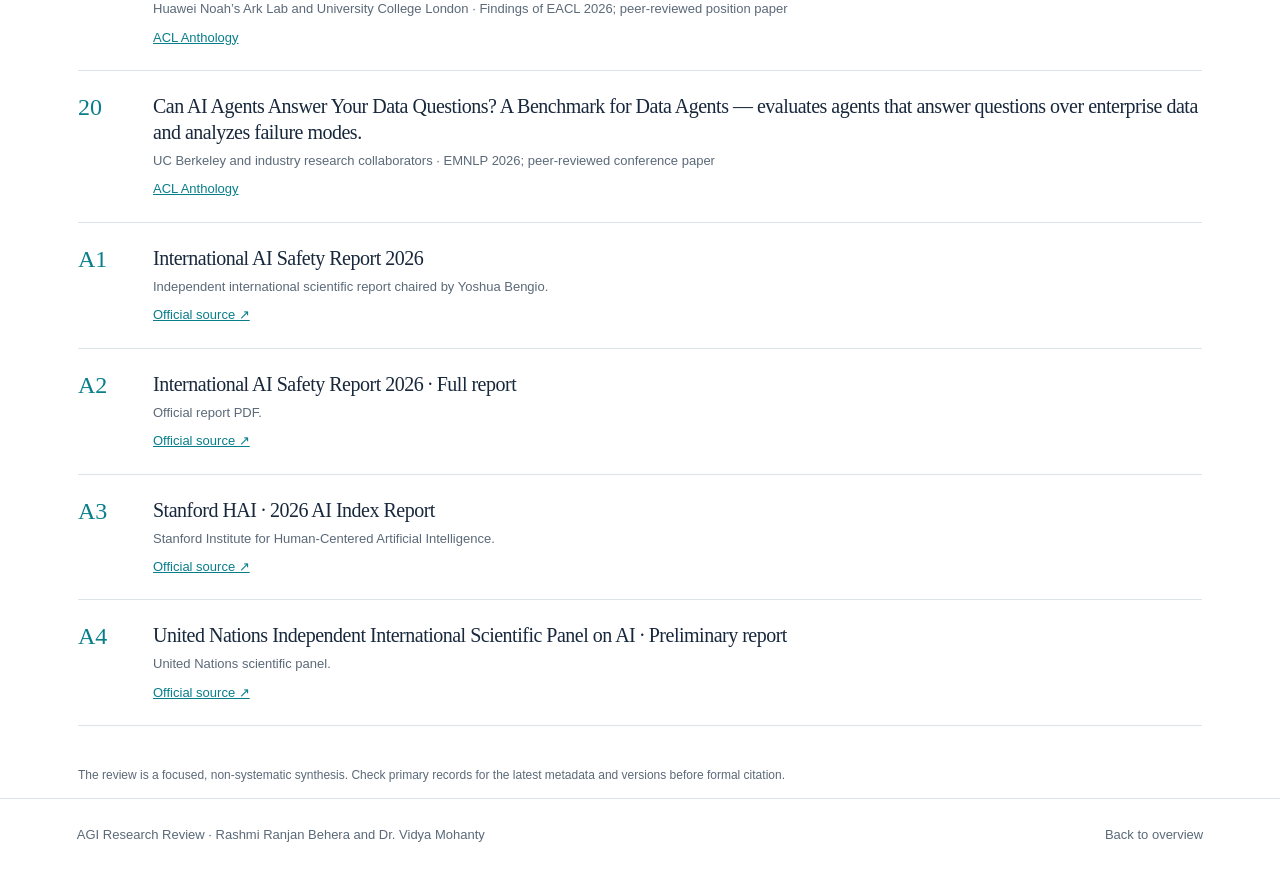
==== commit 5df5e57d: "Credit both authors and identify Dr. Mohanty as academic research guide" ====
--- a/site/sources.html
+++ b/site/sources.html
@@ -1 +1 @@
-<!doctype html><html lang="en"><head><meta charset="utf-8"><meta name="viewport" content="width=device-width,initial-scale=1"><title>Sources · AGI Research Review 2026</title><link rel="stylesheet" href="styles.css"></head><body><header class="topbar"><a class="brand" href="./">AGI Research Review <span>2026</span></a><nav><a href="index.html#review">Review</a><a href="index.html#downloads">Downloads</a><a href="sources.html">Sources</a></nav></header><main><section class="source-hero"><p class="eyebrow">Source register · 20 papers + 4 references</p><h1>Research papers and further reading</h1><p class="lead">Each entry links to an official publisher, conference, laboratory, or author record. Publication type is stated so preprints and reports are not mistaken for peer-reviewed papers.</p><p class="fineprint">The local corpus spans 20 November 2025–20 November 2026. For some conference papers, the formal proceedings year differs from an earlier arXiv posting. The source PDFs are not redistributed here.</p></section><section class="source-list"><article class="source"><span class="source-no">1</span><div><h2>Measuring Progress Toward AGI: A Cognitive Framework — a taxonomy of ten cognitive faculties and a protocol for comparing AI with human performance.</h2><p>Google DeepMind research team · 17 Mar 2026; lab research paper</p><div class="source-links"><a href="https://storage.googleapis.com/deepmind-media/DeepMind.com/Blog/measuring-progress-toward-agi/measuring-progress-toward-agi-a-cognitive-framework.pdf">Google DeepMind paper PDF</a></div></div></article><article class="source"><span class="source-no">2</span><div><h2>From AGI to ASI — a research report on possible paths from human-level AGI to superintelligence and the bottlenecks involved.</h2><p>Google DeepMind researchers, including Shane Legg, Marcus Hutter and Thore Graepel · 10 Nov 2026 (arXiv v3); lab report / arXiv preprint</p><div class="source-links"><a href="https://deepmind.google/research/publications/239142/">Google DeepMind publication</a> · <a href="https://arxiv.org/abs/2606.12683">arXiv</a></div></div></article><article class="source"><span class="source-no">3</span><div><h2>Visual General Intelligence: A White Paper — considers whether learning through images, video and geometry can contribute to AGI.</h2><p>Multi-institutional research team; released by Google DeepMind and arXiv · 26 Aug 2026; white paper / arXiv preprint</p><div class="source-links"><a href="https://deepmind.google/research/publications/270149/">Google DeepMind publication</a> · <a href="https://arxiv.org/abs/2608.25924">arXiv</a></div></div></article><article class="source"><span class="source-no">4</span><div><h2>Characterizing Jaggedness Aids Safety &amp; Usability — explains why frontier models can excel at difficult tasks yet fail at seemingly simple ones, and proposes ways to measure that unevenness.</h2><p>Google DeepMind research team · Jan 2026; position paper / preprint</p><div class="source-links"><a href="https://cs.stanford.edu/~merrie/papers/jaggedness_preprint.pdf">Google-hosted author copy</a></div></div></article><article class="source"><span class="source-no">5</span><div><h2>General Agent Evaluation — proposes a common evaluation approach for general-purpose agents across different environments.</h2><p>IBM Research and MIT-IBM Watson AI Lab · 26 Feb 2026; research preprint</p><div class="source-links"><a href="https://arxiv.org/abs/2602.22953">arXiv</a></div></div></article><article class="source"><span class="source-no">6</span><div><h2>Agent-World: Scaling Real-World Environment Synthesis for Evolving General Agent Intelligence — studies training agents in a range of simulated, tool-using environments.</h2><p>Renmin University of China and ByteDance Seed · 20 Apr 2026; research preprint</p><div class="source-links"><a href="https://arxiv.org/abs/2604.18292">arXiv</a></div></div></article><article class="source"><span class="source-no">7</span><div><h2>Scaling Agents via Continual Pre-training — develops AgentFounder, a deep-research agent trained with agentic continual pre-training.</h2><p>Alibaba Tongyi Lab research team · ICLR 2026; peer-reviewed conference paper</p><div class="source-links"><a href="https://openreview.net/forum?id=Dru5mm9anE">ICLR / OpenReview</a> · <a href="https://arxiv.org/abs/2509.13310">arXiv</a></div></div></article><article class="source"><span class="source-no">8</span><div><h2>AgentFrontier: Expanding the Capability Frontier of LLM Agents with ZPD-Guided Data Synthesis — uses progressively challenging tasks to train and evaluate agents.</h2><p>Alibaba Tongyi Lab research team · ICLR 2026; peer-reviewed conference paper</p><div class="source-links"><a href="https://openreview.net/pdf/466f94ec94f21750830c728c1ba0a1097a75a66d.pdf">ICLR / OpenReview</a> · <a href="https://arxiv.org/abs/2510.24695">arXiv</a></div></div></article><article class="source"><span class="source-no">9</span><div><h2>AgentSynth: Scalable Task Generation for Generalist Computer-Use Agents — creates increasingly complex computer-use tasks to train and assess generalist agents.</h2><p>UC Berkeley research team, including Dawn Song · ICLR 2026; peer-reviewed conference paper</p><div class="source-links"><a href="https://openreview.net/forum?id=CoBxmXThM6">ICLR / OpenReview</a> · <a href="https://arxiv.org/abs/2506.14205">arXiv</a></div></div></article><article class="source"><span class="source-no">10</span><div><h2>Towards General Agentic Intelligence via Environment Scaling — examines how diverse environments can improve agents’ tool use and transfer.</h2><p>Zhejiang University, Alibaba Tongyi Lab and Peking University · Findings of ACL 2026; peer-reviewed conference paper</p><div class="source-links"><a href="https://aclanthology.org/2026.findings-acl.872/">ACL Anthology</a></div></div></article><article class="source"><span class="source-no">11</span><div><h2>InfiAgent: An Infinite-Horizon Framework for General-Purpose Autonomous Agents — addresses long-running tasks through persistent external state and bounded context.</h2><p>University of Hong Kong and collaborators · Findings of ACL 2026; peer-reviewed conference paper</p><div class="source-links"><a href="https://aclanthology.org/2026.findings-acl.1787/">ACL Anthology</a></div></div></article><article class="source"><span class="source-no">12</span><div><h2>A Survey on Evaluation of LLM-based Agents — maps agent capabilities, benchmarks, evaluation frameworks and open gaps.</h2><p>IBM Research, Yale University and Hebrew University of Jerusalem · Findings of ACL 2026; peer-reviewed survey</p><div class="source-links"><a href="https://aclanthology.org/2026.findings-acl.1330/">ACL Anthology</a></div></div></article><article class="source"><span class="source-no">13</span><div><h2>Can Generalist Agents Automate Data Curation? — tests whether coding agents can run and improve data-curation research workflows.</h2><p>Virginia Tech, University of Illinois Urbana-Champaign, University of Wisconsin–Madison and UC Berkeley · EMNLP 2026; peer-reviewed conference paper</p><div class="source-links"><a href="https://aclanthology.org/2026.emnlp-main.815/">ACL Anthology</a></div></div></article><article class="source"><span class="source-no">14</span><div><h2>Can Your Agent Read the Source Faithfully? — measures whether multimodal agents ground answers in the sources they retrieve.</h2><p>Academic and industry research team · EMNLP 2026; peer-reviewed conference paper</p><div class="source-links"><a href="https://aclanthology.org/2026.emnlp-main.1855/">ACL Anthology</a></div></div></article><article class="source"><span class="source-no">15</span><div><h2>ARM: Role-Conditioned Neuron Transplantation for Training-Free Generalist LLM Agent Merging — studies combining specialist agents into a more balanced generalist.</h2><p>University research team · EMNLP 2026; peer-reviewed conference paper</p><div class="source-links"><a href="https://aclanthology.org/2026.emnlp-main.2115/">ACL Anthology</a></div></div></article><article class="source"><span class="source-no">16</span><div><h2>OS-Symphony: A Holistic Framework for Robust and Generalist Computer-Using Agents — combines memory, reflection and tool use for robust long-horizon computer tasks.</h2><p>Academic research team · ACL 2026; peer-reviewed conference paper</p><div class="source-links"><a href="https://aclanthology.org/2026.acl-long.1021/">ACL Anthology</a></div></div></article><article class="source"><span class="source-no">17</span><div><h2>Role-Agent: Bootstrapping LLM Agents via Dual-Role Evolution — studies how an agent can learn through interaction with an evolving environment model.</h2><p>University of Science and Technology of China and Alibaba AMAP · Findings of EMNLP 2026; peer-reviewed conference paper</p><div class="source-links"><a href="https://aclanthology.org/2026.findings-emnlp.208/">ACL Anthology</a></div></div></article><article class="source"><span class="source-no">18</span><div><h2>AgentArch: A Benchmark for Evaluating Agent Architectures in Enterprise Workflows — compares design choices across agent systems and multi-step workflows.</h2><p>ServiceNow AI Research · AACL 2026; peer-reviewed conference paper</p><div class="source-links"><a href="https://aclanthology.org/2026.aacl-long.44/">ACL Anthology</a></div></div></article><article class="source"><span class="source-no">19</span><div><h2>Process Evaluation for Agentic Systems — argues for evaluating how an agent reaches an outcome, including risky or unreliable intermediate behavior.</h2><p>Huawei Noah’s Ark Lab and University College London · Findings of EACL 2026; peer-reviewed position paper</p><div class="source-links"><a href="https://aclanthology.org/2026.findings-eacl.140/">ACL Anthology</a></div></div></article><article class="source"><span class="source-no">20</span><div><h2>Can AI Agents Answer Your Data Questions? A Benchmark for Data Agents — evaluates agents that answer questions over enterprise data and analyzes failure modes.</h2><p>UC Berkeley and industry research collaborators · EMNLP 2026; peer-reviewed conference paper</p><div class="source-links"><a href="https://aclanthology.org/2026.emnlp-main.1872/">ACL Anthology</a></div></div></article><article class="source"><span class="source-no">A1</span><div><h2>International AI Safety Report 2026</h2><p>Independent international scientific report chaired by Yoshua Bengio.</p><div class="source-links"><a href="https://internationalaisafetyreport.org/publication/international-ai-safety-report-2026">Official source ↗</a></div></div></article><article class="source"><span class="source-no">A2</span><div><h2>International AI Safety Report 2026 · Full report</h2><p>Official report PDF.</p><div class="source-links"><a href="https://internationalaisafetyreport.org/sites/default/files/2026-02/international-ai-safety-report-2026.pdf">Official source ↗</a></div></div></article><article class="source"><span class="source-no">A3</span><div><h2>Stanford HAI · 2026 AI Index Report</h2><p>Stanford Institute for Human-Centered Artificial Intelligence.</p><div class="source-links"><a href="https://hai.stanford.edu/ai-index/2026-ai-index-report">Official source ↗</a></div></div></article><article class="source"><span class="source-no">A4</span><div><h2>United Nations Independent International Scientific Panel on AI · Preliminary report</h2><p>United Nations scientific panel.</p><div class="source-links"><a href="https://www.un.org/independent-international-scientific-panel-ai/en/preliminary-report">Official source ↗</a></div></div></article></section><p class="fineprint">The review is a focused, non-systematic synthesis. Check primary records for the latest metadata and versions before formal citation.</p></main><footer><span>AGI Research Review · Rashmi Ranjan Behera</span><a href="./">Back to overview</a></footer></body></html>+<!doctype html><html lang="en"><head><meta charset="utf-8"><meta name="viewport" content="width=device-width,initial-scale=1"><title>Sources · AGI Research Review 2026</title><link rel="stylesheet" href="styles.css"></head><body><header class="topbar"><a class="brand" href="./">AGI Research Review <span>2026</span></a><nav><a href="index.html#review">Review</a><a href="index.html#downloads">Downloads</a><a href="sources.html">Sources</a></nav></header><main><section class="source-hero"><p class="eyebrow">Source register · 20 papers + 4 references</p><h1>Research papers and further reading</h1><p class="lead">Each entry links to an official publisher, conference, laboratory, or author record. Publication type is stated so preprints and reports are not mistaken for peer-reviewed papers.</p><p class="fineprint">The local corpus spans 20 November 2025–20 November 2026. For some conference papers, the formal proceedings year differs from an earlier arXiv posting. The source PDFs are not redistributed here.</p></section><section class="source-list"><article class="source"><span class="source-no">1</span><div><h2>Measuring Progress Toward AGI: A Cognitive Framework — a taxonomy of ten cognitive faculties and a protocol for comparing AI with human performance.</h2><p>Google DeepMind research team · 17 Mar 2026; lab research paper</p><div class="source-links"><a href="https://storage.googleapis.com/deepmind-media/DeepMind.com/Blog/measuring-progress-toward-agi/measuring-progress-toward-agi-a-cognitive-framework.pdf">Google DeepMind paper PDF</a></div></div></article><article class="source"><span class="source-no">2</span><div><h2>From AGI to ASI — a research report on possible paths from human-level AGI to superintelligence and the bottlenecks involved.</h2><p>Google DeepMind researchers, including Shane Legg, Marcus Hutter and Thore Graepel · 10 Nov 2026 (arXiv v3); lab report / arXiv preprint</p><div class="source-links"><a href="https://deepmind.google/research/publications/239142/">Google DeepMind publication</a> · <a href="https://arxiv.org/abs/2606.12683">arXiv</a></div></div></article><article class="source"><span class="source-no">3</span><div><h2>Visual General Intelligence: A White Paper — considers whether learning through images, video and geometry can contribute to AGI.</h2><p>Multi-institutional research team; released by Google DeepMind and arXiv · 26 Aug 2026; white paper / arXiv preprint</p><div class="source-links"><a href="https://deepmind.google/research/publications/270149/">Google DeepMind publication</a> · <a href="https://arxiv.org/abs/2608.25924">arXiv</a></div></div></article><article class="source"><span class="source-no">4</span><div><h2>Characterizing Jaggedness Aids Safety &amp; Usability — explains why frontier models can excel at difficult tasks yet fail at seemingly simple ones, and proposes ways to measure that unevenness.</h2><p>Google DeepMind research team · Jan 2026; position paper / preprint</p><div class="source-links"><a href="https://cs.stanford.edu/~merrie/papers/jaggedness_preprint.pdf">Google-hosted author copy</a></div></div></article><article class="source"><span class="source-no">5</span><div><h2>General Agent Evaluation — proposes a common evaluation approach for general-purpose agents across different environments.</h2><p>IBM Research and MIT-IBM Watson AI Lab · 26 Feb 2026; research preprint</p><div class="source-links"><a href="https://arxiv.org/abs/2602.22953">arXiv</a></div></div></article><article class="source"><span class="source-no">6</span><div><h2>Agent-World: Scaling Real-World Environment Synthesis for Evolving General Agent Intelligence — studies training agents in a range of simulated, tool-using environments.</h2><p>Renmin University of China and ByteDance Seed · 20 Apr 2026; research preprint</p><div class="source-links"><a href="https://arxiv.org/abs/2604.18292">arXiv</a></div></div></article><article class="source"><span class="source-no">7</span><div><h2>Scaling Agents via Continual Pre-training — develops AgentFounder, a deep-research agent trained with agentic continual pre-training.</h2><p>Alibaba Tongyi Lab research team · ICLR 2026; peer-reviewed conference paper</p><div class="source-links"><a href="https://openreview.net/forum?id=Dru5mm9anE">ICLR / OpenReview</a> · <a href="https://arxiv.org/abs/2509.13310">arXiv</a></div></div></article><article class="source"><span class="source-no">8</span><div><h2>AgentFrontier: Expanding the Capability Frontier of LLM Agents with ZPD-Guided Data Synthesis — uses progressively challenging tasks to train and evaluate agents.</h2><p>Alibaba Tongyi Lab research team · ICLR 2026; peer-reviewed conference paper</p><div class="source-links"><a href="https://openreview.net/pdf/466f94ec94f21750830c728c1ba0a1097a75a66d.pdf">ICLR / OpenReview</a> · <a href="https://arxiv.org/abs/2510.24695">arXiv</a></div></div></article><article class="source"><span class="source-no">9</span><div><h2>AgentSynth: Scalable Task Generation for Generalist Computer-Use Agents — creates increasingly complex computer-use tasks to train and assess generalist agents.</h2><p>UC Berkeley research team, including Dawn Song · ICLR 2026; peer-reviewed conference paper</p><div class="source-links"><a href="https://openreview.net/forum?id=CoBxmXThM6">ICLR / OpenReview</a> · <a href="https://arxiv.org/abs/2506.14205">arXiv</a></div></div></article><article class="source"><span class="source-no">10</span><div><h2>Towards General Agentic Intelligence via Environment Scaling — examines how diverse environments can improve agents’ tool use and transfer.</h2><p>Zhejiang University, Alibaba Tongyi Lab and Peking University · Findings of ACL 2026; peer-reviewed conference paper</p><div class="source-links"><a href="https://aclanthology.org/2026.findings-acl.872/">ACL Anthology</a></div></div></article><article class="source"><span class="source-no">11</span><div><h2>InfiAgent: An Infinite-Horizon Framework for General-Purpose Autonomous Agents — addresses long-running tasks through persistent external state and bounded context.</h2><p>University of Hong Kong and collaborators · Findings of ACL 2026; peer-reviewed conference paper</p><div class="source-links"><a href="https://aclanthology.org/2026.findings-acl.1787/">ACL Anthology</a></div></div></article><article class="source"><span class="source-no">12</span><div><h2>A Survey on Evaluation of LLM-based Agents — maps agent capabilities, benchmarks, evaluation frameworks and open gaps.</h2><p>IBM Research, Yale University and Hebrew University of Jerusalem · Findings of ACL 2026; peer-reviewed survey</p><div class="source-links"><a href="https://aclanthology.org/2026.findings-acl.1330/">ACL Anthology</a></div></div></article><article class="source"><span class="source-no">13</span><div><h2>Can Generalist Agents Automate Data Curation? — tests whether coding agents can run and improve data-curation research workflows.</h2><p>Virginia Tech, University of Illinois Urbana-Champaign, University of Wisconsin–Madison and UC Berkeley · EMNLP 2026; peer-reviewed conference paper</p><div class="source-links"><a href="https://aclanthology.org/2026.emnlp-main.815/">ACL Anthology</a></div></div></article><article class="source"><span class="source-no">14</span><div><h2>Can Your Agent Read the Source Faithfully? — measures whether multimodal agents ground answers in the sources they retrieve.</h2><p>Academic and industry research team · EMNLP 2026; peer-reviewed conference paper</p><div class="source-links"><a href="https://aclanthology.org/2026.emnlp-main.1855/">ACL Anthology</a></div></div></article><article class="source"><span class="source-no">15</span><div><h2>ARM: Role-Conditioned Neuron Transplantation for Training-Free Generalist LLM Agent Merging — studies combining specialist agents into a more balanced generalist.</h2><p>University research team · EMNLP 2026; peer-reviewed conference paper</p><div class="source-links"><a href="https://aclanthology.org/2026.emnlp-main.2115/">ACL Anthology</a></div></div></article><article class="source"><span class="source-no">16</span><div><h2>OS-Symphony: A Holistic Framework for Robust and Generalist Computer-Using Agents — combines memory, reflection and tool use for robust long-horizon computer tasks.</h2><p>Academic research team · ACL 2026; peer-reviewed conference paper</p><div class="source-links"><a href="https://aclanthology.org/2026.acl-long.1021/">ACL Anthology</a></div></div></article><article class="source"><span class="source-no">17</span><div><h2>Role-Agent: Bootstrapping LLM Agents via Dual-Role Evolution — studies how an agent can learn through interaction with an evolving environment model.</h2><p>University of Science and Technology of China and Alibaba AMAP · Findings of EMNLP 2026; peer-reviewed conference paper</p><div class="source-links"><a href="https://aclanthology.org/2026.findings-emnlp.208/">ACL Anthology</a></div></div></article><article class="source"><span class="source-no">18</span><div><h2>AgentArch: A Benchmark for Evaluating Agent Architectures in Enterprise Workflows — compares design choices across agent systems and multi-step workflows.</h2><p>ServiceNow AI Research · AACL 2026; peer-reviewed conference paper</p><div class="source-links"><a href="https://aclanthology.org/2026.aacl-long.44/">ACL Anthology</a></div></div></article><article class="source"><span class="source-no">19</span><div><h2>Process Evaluation for Agentic Systems — argues for evaluating how an agent reaches an outcome, including risky or unreliable intermediate behavior.</h2><p>Huawei Noah’s Ark Lab and University College London · Findings of EACL 2026; peer-reviewed position paper</p><div class="source-links"><a href="https://aclanthology.org/2026.findings-eacl.140/">ACL Anthology</a></div></div></article><article class="source"><span class="source-no">20</span><div><h2>Can AI Agents Answer Your Data Questions? A Benchmark for Data Agents — evaluates agents that answer questions over enterprise data and analyzes failure modes.</h2><p>UC Berkeley and industry research collaborators · EMNLP 2026; peer-reviewed conference paper</p><div class="source-links"><a href="https://aclanthology.org/2026.emnlp-main.1872/">ACL Anthology</a></div></div></article><article class="source"><span class="source-no">A1</span><div><h2>International AI Safety Report 2026</h2><p>Independent international scientific report chaired by Yoshua Bengio.</p><div class="source-links"><a href="https://internationalaisafetyreport.org/publication/international-ai-safety-report-2026">Official source ↗</a></div></div></article><article class="source"><span class="source-no">A2</span><div><h2>International AI Safety Report 2026 · Full report</h2><p>Official report PDF.</p><div class="source-links"><a href="https://internationalaisafetyreport.org/sites/default/files/2026-02/international-ai-safety-report-2026.pdf">Official source ↗</a></div></div></article><article class="source"><span class="source-no">A3</span><div><h2>Stanford HAI · 2026 AI Index Report</h2><p>Stanford Institute for Human-Centered Artificial Intelligence.</p><div class="source-links"><a href="https://hai.stanford.edu/ai-index/2026-ai-index-report">Official source ↗</a></div></div></article><article class="source"><span class="source-no">A4</span><div><h2>United Nations Independent International Scientific Panel on AI · Preliminary report</h2><p>United Nations scientific panel.</p><div class="source-links"><a href="https://www.un.org/independent-international-scientific-panel-ai/en/preliminary-report">Official source ↗</a></div></div></article></section><p class="fineprint">The review is a focused, non-systematic synthesis. Check primary records for the latest metadata and versions before formal citation.</p></main><footer><span>AGI Research Review · Rashmi Ranjan Behera and Dr. Vidya Mohanty</span><a href="./">Back to overview</a></footer></body></html>
